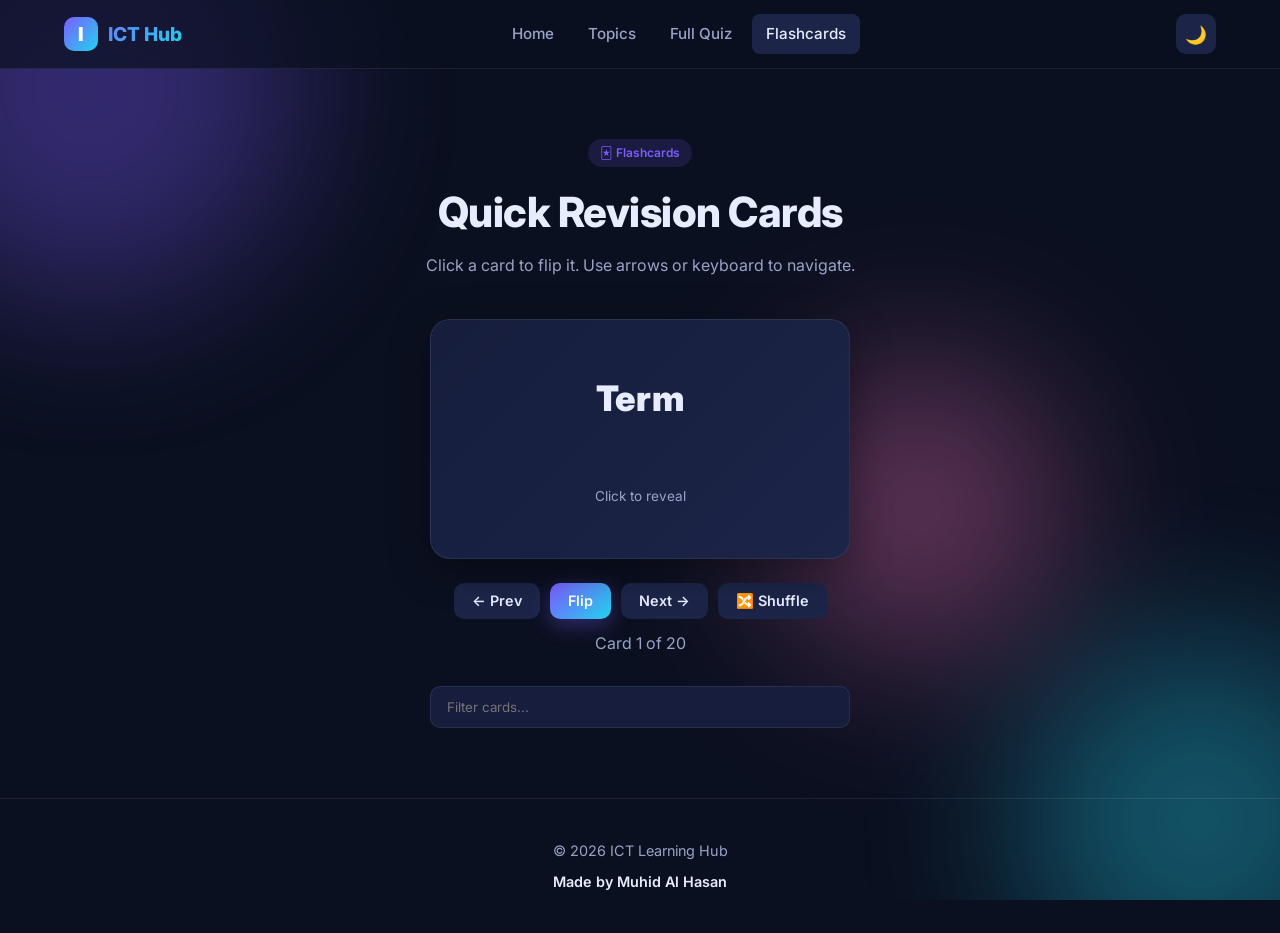
==== flashcards.html @ f31b969d "Add/update flashcards.html" ====
<!DOCTYPE html>
<html lang="en" data-theme="dark">
<head>
  <meta charset="UTF-8" />
  <meta name="viewport" content="width=device-width, initial-scale=1.0" />
  <title>Flashcards — ICT Learning Hub</title>
  <link rel="preconnect" href="https://fonts.googleapis.com">
  <link rel="preconnect" href="https://fonts.gstatic.com" crossorigin>
  <link href="https://fonts.googleapis.com/css2?family=Inter:wght@400;500;600;700;800;900&display=swap" rel="stylesheet">
  <link rel="stylesheet" href="css/style.css" />
  <style>
    .flashcard { perspective: 1000px; width: 100%; max-width: 420px; height: 240px; margin: 0 auto; cursor: pointer; }
    .flashcard-inner { position: relative; width: 100%; height: 100%; transition: transform .6s; transform-style: preserve-3d; }
    .flashcard.flipped .flashcard-inner { transform: rotateY(180deg); }
    .flashcard-face { position: absolute; inset: 0; backface-visibility: hidden; border-radius: 20px; display: grid; place-items: center; padding: 24px; text-align: center; border: 1px solid var(--border); box-shadow: var(--shadow); }
    .flashcard-front { background: linear-gradient(135deg, var(--card), var(--card-2)); }
    .flashcard-back { background: linear-gradient(135deg, var(--accent), var(--accent-2)); color: #fff; transform: rotateY(180deg); }
    .flashcard-front h3 { font-size: 2.2rem; font-weight: 900; }
    .flashcard-back p { font-size: 1.1rem; font-weight: 500; }
    .fc-controls { display: flex; gap: 10px; justify-content: center; margin-top: 24px; flex-wrap: wrap; }
    .fc-progress { text-align: center; color: var(--muted); margin-top: 12px; }
  </style>
</head>
<body>
  <div class="bg-orbs"><div class="orb orb1"></div><div class="orb orb2"></div><div class="orb orb3"></div></div>
  <nav class="navbar">
    <div class="nav-inner">
      <div class="logo"><div class="logo-icon">I</div> ICT Hub</div>
      <div class="nav-links">
        <a href="index.html">Home</a>
        <a href="index.html#topics">Topics</a>
        <a href="quiz.html">Full Quiz</a>
        <a href="flashcards.html" class="active">Flashcards</a>
      </div>
      <div class="nav-actions">
        <button class="icon-btn" id="themeToggle">🌙</button>
      </div>
    </div>
  </nav>

  <section>
    <div class="container">
      <div class="section-title">
        <span class="tag">🃏 Flashcards</span>
        <h2>Quick Revision Cards</h2>
        <p>Click a card to flip it. Use arrows or keyboard to navigate.</p>
      </div>

      <div class="flashcard" id="flashcard">
        <div class="flashcard-inner">
          <div class="flashcard-face flashcard-front"><h3 id="fcFront">Term</h3><p style="color:var(--muted);font-size:.85rem;margin-top:8px;">Click to reveal</p></div>
          <div class="flashcard-face flashcard-back"><p id="fcBack">Definition</p></div>
        </div>
      </div>

      <div class="fc-controls">
        <button class="btn btn-ghost" id="prevCard">← Prev</button>
        <button class="btn btn-primary" id="flipCard">Flip</button>
        <button class="btn btn-ghost" id="nextCard">Next →</button>
        <button class="btn btn-ghost" id="shuffleCards">🔀 Shuffle</button>
      </div>
      <div class="fc-progress" id="fcProgress">Card 1 of 20</div>

      <div style="max-width:420px;margin:30px auto 0;">
        <input id="fcSearch" type="text" placeholder="Filter cards..." style="width:100%;padding:12px 16px;border-radius:10px;background:var(--card);border:1px solid var(--border);color:var(--text);" />
      </div>
    </div>
  </section>

  <footer>
    <p>© 2026 ICT Learning Hub</p>
    <p class="credit">Made by Muhid Al Hasan</p>
  </footer>

  <script src="js/data.js"></script>
  <script src="js/flashcards.js"></script>
</body>
</html>
---- css/style.css ----
/* ICT Learning Hub - Main Styles */
:root {
  --bg: #0b1020;
  --bg-soft: #121833;
  --card: #161d3d;
  --card-2: #1c2548;
  --text: #e8ecff;
  --muted: #9aa3c7;
  --accent: #7c5cff;
  --accent-2: #22d3ee;
  --accent-3: #f472b6;
  --success: #34d399;
  --warn: #fbbf24;
  --danger: #f87171;
  --border: rgba(255,255,255,0.08);
  --shadow: 0 10px 40px rgba(0,0,0,0.35);
  --radius: 16px;
  --radius-sm: 10px;
  --font: 'Inter', system-ui, -apple-system, Segoe UI, Roboto, sans-serif;
  --maxw: 1200px;
}
[data-theme="light"] {
  --bg: #f5f7ff;
  --bg-soft: #ffffff;
  --card: #ffffff;
  --card-2: #eef1fb;
  --text: #1a1f3a;
  --muted: #5a6285;
  --border: rgba(26,31,58,0.1);
  --shadow: 0 10px 40px rgba(26,31,58,0.12);
}
* { box-sizing: border-box; margin: 0; padding: 0; }
html { scroll-behavior: smooth; }
body {
  font-family: var(--font);
  background: var(--bg);
  color: var(--text);
  line-height: 1.6;
  overflow-x: hidden;
  transition: background .3s, color .3s;
}
a { color: var(--accent-2); text-decoration: none; }
img { max-width: 100%; display: block; }
button { font-family: inherit; cursor: pointer; border: none; }
input, textarea, select { font-family: inherit; }

/* Background gradient orbs */
.bg-orbs { position: fixed; inset: 0; z-index: -1; overflow: hidden; pointer-events: none; }
.orb {
  position: absolute; border-radius: 50%; filter: blur(80px); opacity: 0.35;
  animation: float 18s ease-in-out infinite;
}
.orb1 { width: 420px; height: 420px; background: var(--accent); top: -120px; left: -120px; }
.orb2 { width: 360px; height: 360px; background: var(--accent-2); bottom: -100px; right: -100px; animation-delay: 6s; }
.orb3 { width: 300px; height: 300px; background: var(--accent-3); top: 40%; left: 60%; animation-delay: 12s; }
@keyframes float {
  0%,100% { transform: translate(0,0) scale(1); }
  33% { transform: translate(40px,-30px) scale(1.05); }
  66% { transform: translate(-30px,40px) scale(0.95); }
}

/* Navbar */
.navbar {
  position: sticky; top: 0; z-index: 100;
  backdrop-filter: blur(14px);
  background: rgba(11,16,32,0.7);
  border-bottom: 1px solid var(--border);
  transition: background .3s;
}
[data-theme="light"] .navbar { background: rgba(245,247,255,0.75); }
.nav-inner {
  max-width: var(--maxw); margin: 0 auto; padding: 14px 24px;
  display: flex; align-items: center; justify-content: space-between; gap: 16px;
}
.logo {
  display: flex; align-items: center; gap: 10px; font-weight: 800; font-size: 1.2rem;
  background: linear-gradient(135deg, var(--accent), var(--accent-2));
  -webkit-background-clip: text; background-clip: text; color: transparent;
}
.logo-icon {
  width: 34px; height: 34px; border-radius: 10px;
  background: linear-gradient(135deg, var(--accent), var(--accent-2));
  display: grid; place-items: center; color: #fff; font-weight: 900;
}
.nav-links { display: flex; gap: 6px; align-items: center; flex-wrap: wrap; }
.nav-links a {
  color: var(--muted); padding: 8px 14px; border-radius: 8px; font-weight: 500; font-size: .95rem;
  transition: all .2s;
}
.nav-links a:hover, .nav-links a.active { color: var(--text); background: var(--card-2); }
.nav-actions { display: flex; gap: 8px; align-items: center; }
.btn {
  padding: 9px 18px; border-radius: 10px; font-weight: 600; font-size: .9rem;
  transition: all .2s; display: inline-flex; align-items: center; gap: 8px;
}
.btn-primary {
  background: linear-gradient(135deg, var(--accent), var(--accent-2));
  color: #fff; box-shadow: 0 6px 20px rgba(124,92,255,0.35);
}
.btn-primary:hover { transform: translateY(-2px); box-shadow: 0 10px 28px rgba(124,92,255,0.45); }
.btn-ghost { background: var(--card-2); color: var(--text); }
.btn-ghost:hover { background: var(--card); }
.icon-btn {
  width: 40px; height: 40px; border-radius: 10px; background: var(--card-2);
  color: var(--text); display: grid; place-items: center; font-size: 1.1rem;
}
.icon-btn:hover { background: var(--card); }
.hamburger { display: none; }

/* Hero */
.hero {
  max-width: var(--maxw); margin: 0 auto; padding: 80px 24px 60px;
  display: grid; grid-template-columns: 1.1fr 1fr; gap: 40px; align-items: center;
}
.hero h1 {
  font-size: clamp(2.2rem, 5vw, 3.6rem); line-height: 1.1; font-weight: 900; letter-spacing: -1px;
}
.hero h1 .grad {
  background: linear-gradient(135deg, var(--accent), var(--accent-2), var(--accent-3));
  -webkit-background-clip: text; background-clip: text; color: transparent;
}
.hero p { color: var(--muted); font-size: 1.1rem; margin: 18px 0 28px; max-width: 520px; }
.hero-cta { display: flex; gap: 12px; flex-wrap: wrap; }
.hero-stats { display: flex; gap: 28px; margin-top: 32px; }
.hero-stats .stat .num { font-size: 1.6rem; font-weight: 800; }
.hero-stats .stat .lbl { color: var(--muted); font-size: .85rem; }
.hero-visual {
  position: relative; height: 360px;
}
.floating-card {
  position: absolute; background: var(--card); border: 1px solid var(--border);
  border-radius: var(--radius); padding: 16px 20px; box-shadow: var(--shadow);
  animation: bob 5s ease-in-out infinite;
}
.floating-card.c1 { top: 20px; left: 20px; width: 200px; }
.floating-card.c2 { top: 120px; right: 10px; width: 180px; animation-delay: 1.5s; }
.floating-card.c3 { bottom: 20px; left: 60px; width: 220px; animation-delay: 3s; }
@keyframes bob {
  0%,100% { transform: translateY(0); }
  50% { transform: translateY(-12px); }
}
.fc-title { font-weight: 700; font-size: .95rem; }
.fc-sub { color: var(--muted); font-size: .8rem; margin-top: 4px; }
.progress-bar { height: 6px; background: var(--card-2); border-radius: 6px; margin-top: 10px; overflow: hidden; }
.progress-bar > div { height: 100%; background: linear-gradient(90deg, var(--accent), var(--accent-2)); border-radius: 6px; }

/* Sections */
section { padding: 70px 24px; }
.container { max-width: var(--maxw); margin: 0 auto; }
.section-title {
  text-align: center; margin-bottom: 40px;
}
.section-title h2 { font-size: clamp(1.8rem, 3.5vw, 2.6rem); font-weight: 800; letter-spacing: -0.5px; }
.section-title p { color: var(--muted); margin-top: 8px; max-width: 600px; margin-inline: auto; }
.tag {
  display: inline-block; padding: 4px 12px; border-radius: 999px; font-size: .75rem;
  background: rgba(124,92,255,0.15); color: var(--accent); font-weight: 600; margin-bottom: 12px;
}

/* Topic cards */
.topics-grid {
  display: grid; grid-template-columns: repeat(auto-fit, minmax(260px, 1fr)); gap: 20px;
}
.topic-card {
  background: var(--card); border: 1px solid var(--border); border-radius: var(--radius);
  padding: 24px; transition: all .3s; position: relative; overflow: hidden;
}
.topic-card:hover { transform: translateY(-6px); border-color: var(--accent); box-shadow: var(--shadow); }
.topic-card .icon {
  width: 52px; height: 52px; border-radius: 14px; display: grid; place-items: center;
  font-size: 1.5rem; margin-bottom: 14px;
}
.topic-card h3 { font-size: 1.15rem; margin-bottom: 6px; }
.topic-card p { color: var(--muted); font-size: .9rem; }
.topic-card .meta { display: flex; justify-content: space-between; margin-top: 14px; font-size: .8rem; color: var(--muted); }
.chip { display: inline-block; padding: 3px 10px; border-radius: 999px; background: var(--card-2); font-size: .75rem; }

/* Feature list */
.features { display: grid; grid-template-columns: repeat(auto-fit, minmax(220px, 1fr)); gap: 18px; }
.feature {
  background: var(--card); border: 1px solid var(--border); border-radius: var(--radius);
  padding: 22px; text-align: center;
}
.feature .icon { font-size: 2rem; margin-bottom: 10px; }
.feature h4 { margin-bottom: 6px; }
.feature p { color: var(--muted); font-size: .85rem; }

/* Quiz preview */
.quiz-preview {
  background: linear-gradient(135deg, rgba(124,92,255,0.15), rgba(34,211,238,0.1));
  border: 1px solid var(--border); border-radius: 24px; padding: 40px;
  display: grid; grid-template-columns: 1fr 1fr; gap: 30px; align-items: center;
}
.quiz-q { font-size: 1.1rem; font-weight: 600; margin-bottom: 16px; }
.quiz-opts { display: grid; gap: 10px; }
.quiz-opt {
  padding: 12px 16px; border-radius: 10px; background: var(--card); border: 1px solid var(--border);
  text-align: left; color: var(--text); transition: all .2s;
}
.quiz-opt:hover { border-color: var(--accent); }
.quiz-opt.correct { background: rgba(52,211,153,0.15); border-color: var(--success); }
.quiz-opt.wrong { background: rgba(248,113,113,0.15); border-color: var(--danger); }

/* Search */
.search-bar {
  max-width: 520px; margin: 0 auto 30px; position: relative;
}
.search-bar input {
  width: 100%; padding: 14px 18px 14px 46px; border-radius: 12px;
  background: var(--card); border: 1px solid var(--border); color: var(--text); font-size: 1rem;
}
.search-bar input:focus { outline: none; border-color: var(--accent); }
.search-bar .si { position: absolute; left: 16px; top: 50%; transform: translateY(-50%); color: var(--muted); }

/* Glossary */
.glossary-list { display: grid; gap: 12px; }
.gloss-item {
  background: var(--card); border: 1px solid var(--border); border-radius: var(--radius-sm);
  padding: 16px 20px;
}
.gloss-item h4 { color: var(--accent-2); margin-bottom: 4px; }
.gloss-item p { color: var(--muted); font-size: .9rem; }

/* Footer */
footer {
  border-top: 1px solid var(--border); padding: 40px 24px; text-align: center;
  color: var(--muted); font-size: .9rem;
}
footer .credit { margin-top: 8px; font-weight: 600; color: var(--text); }

/* Modal */
.modal-backdrop {
  position: fixed; inset: 0; background: rgba(0,0,0,0.6); backdrop-filter: blur(4px);
  display: none; place-items: center; z-index: 200; padding: 20px;
}
.modal-backdrop.open { display: grid; }
.modal {
  background: var(--card); border: 1px solid var(--border); border-radius: 20px;
  max-width: 560px; width: 100%; padding: 28px; box-shadow: var(--shadow); max-height: 90vh; overflow: auto;
}
.modal h3 { margin-bottom: 12px; }
.modal .close { position: absolute; top: 16px; right: 16px; }

/* Toast */
.toast {
  position: fixed; bottom: 24px; left: 50%; transform: translateX(-50%) translateY(100px);
  background: var(--card); border: 1px solid var(--border); padding: 12px 20px;
  border-radius: 10px; box-shadow: var(--shadow); transition: transform .3s; z-index: 300;
}
.toast.show { transform: translateX(-50%) translateY(0); }

/* Progress ring */
.ring { position: relative; width: 80px; height: 80px; }
.ring svg { transform: rotate(-90deg); }
.ring .center { position: absolute; inset: 0; display: grid; place-items: center; font-weight: 700; }

/* Responsive */
@media (max-width: 860px) {
  .hero { grid-template-columns: 1fr; padding-top: 50px; }
  .hero-visual { height: 260px; }
  .quiz-preview { grid-template-columns: 1fr; }
  .nav-links { display: none; }
  .hamburger { display: grid; }
  .nav-links.open {
    display: flex; flex-direction: column; position: absolute; top: 64px; left: 0; right: 0;
    background: var(--bg-soft); padding: 12px; border-bottom: 1px solid var(--border);
  }
}
@media (max-width: 480px) {
  section { padding: 50px 16px; }
}

/* Utilities */
.hidden { display: none !important; }
.fade-in { animation: fadeIn .6s ease both; }
@keyframes fadeIn { from { opacity: 0; transform: translateY(12px); } to { opacity: 1; transform: none; } }
.grid-2 { display: grid; grid-template-columns: 1fr 1fr; gap: 20px; }
@media (max-width: 700px) { .grid-2 { grid-template-columns: 1fr; } }
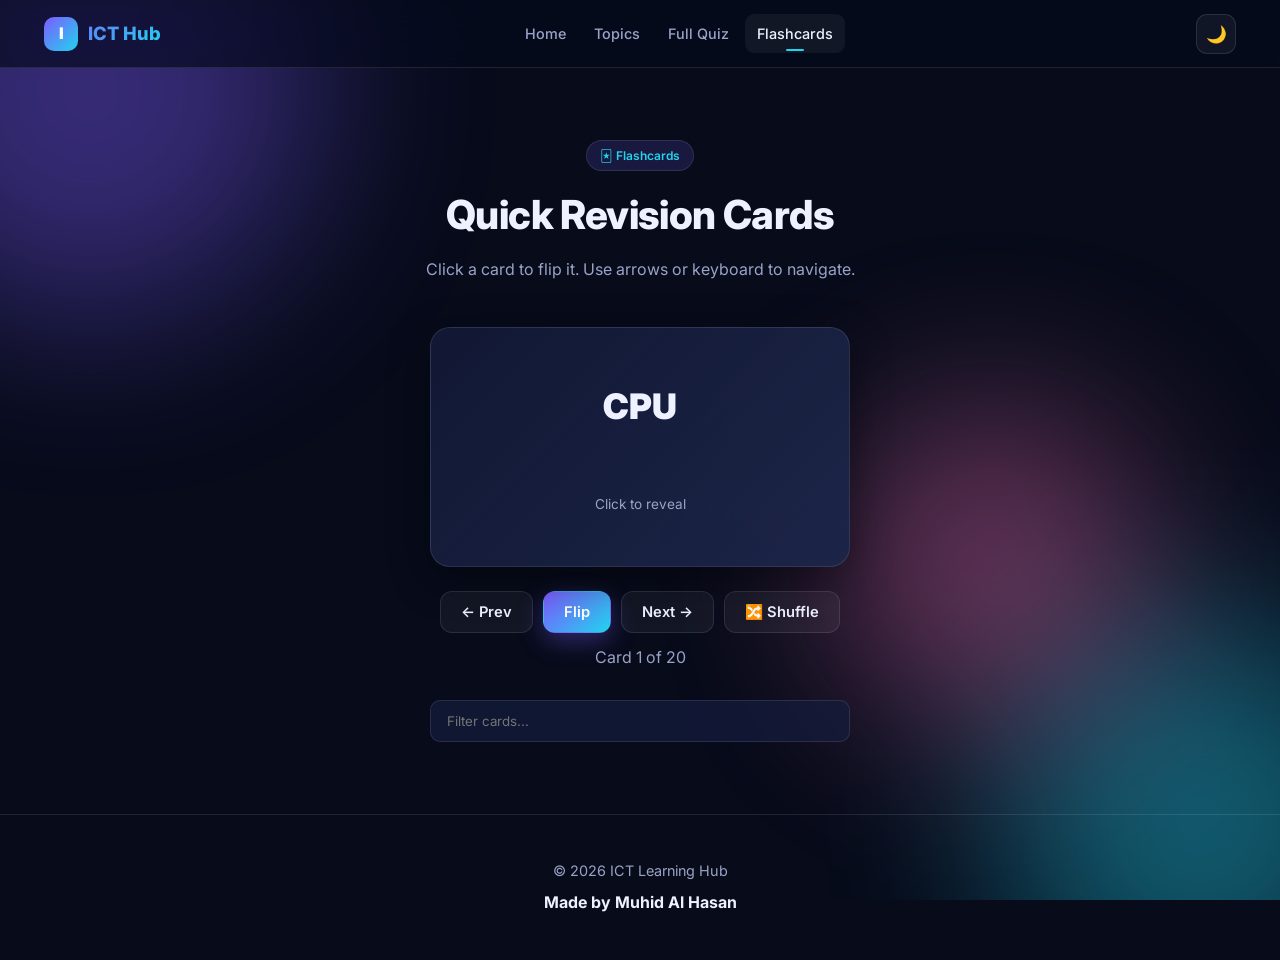
==== commit 038773c9: "Add/update flashcards.html" ====
--- a/flashcards.html
+++ b/flashcards.html
@@ -8,6 +8,8 @@
   <link rel="preconnect" href="https://fonts.gstatic.com" crossorigin>
   <link href="https://fonts.googleapis.com/css2?family=Inter:wght@400;500;600;700;800;900&display=swap" rel="stylesheet">
   <link rel="stylesheet" href="css/style.css" />
+  <link rel="manifest" href="manifest.json" />
+  <meta name="theme-color" content="#7c5cff" />
   <style>
     .flashcard { perspective: 1000px; width: 100%; max-width: 420px; height: 240px; margin: 0 auto; cursor: pointer; }
     .flashcard-inner { position: relative; width: 100%; height: 100%; transition: transform .6s; transform-style: preserve-3d; }
@@ -34,9 +36,11 @@
       </div>
       <div class="nav-actions">
         <button class="icon-btn" id="themeToggle">🌙</button>
+        <button class="hamburger icon-btn" id="hamburger" aria-label="Menu">☰</button>
       </div>
     </div>
   </nav>
+  <div class="nav-backdrop" id="navBackdrop"></div>
 
   <section>
     <div class="container">
--- a/css/style.css
+++ b/css/style.css
@@ -1,10 +1,11 @@
-/* ICT Learning Hub - Main Styles */
+/* ICT Learning Hub - Enhanced Styles */
 :root {
-  --bg: #0b1020;
-  --bg-soft: #121833;
-  --card: #161d3d;
+  --bg: #070b1a;
+  --bg-soft: #0e1328;
+  --card: rgba(22,29,61,0.72);
+  --card-solid: #161d3d;
   --card-2: #1c2548;
-  --text: #e8ecff;
+  --text: #eef1ff;
   --muted: #9aa3c7;
   --accent: #7c5cff;
   --accent-2: #22d3ee;
@@ -12,267 +13,394 @@
   --success: #34d399;
   --warn: #fbbf24;
   --danger: #f87171;
-  --border: rgba(255,255,255,0.08);
-  --shadow: 0 10px 40px rgba(0,0,0,0.35);
-  --radius: 16px;
-  --radius-sm: 10px;
+  --border: rgba(255,255,255,0.1);
+  --glass: rgba(255,255,255,0.05);
+  --shadow: 0 12px 40px rgba(0,0,0,0.4);
+  --shadow-sm: 0 6px 18px rgba(0,0,0,0.25);
+  --radius: 18px;
+  --radius-sm: 12px;
   --font: 'Inter', system-ui, -apple-system, Segoe UI, Roboto, sans-serif;
-  --maxw: 1200px;
+  --maxw: 1240px;
+  --nav-h: 68px;
 }
 [data-theme="light"] {
-  --bg: #f5f7ff;
+  --bg: #f4f6ff;
   --bg-soft: #ffffff;
-  --card: #ffffff;
+  --card: rgba(255,255,255,0.78);
+  --card-solid: #ffffff;
   --card-2: #eef1fb;
   --text: #1a1f3a;
   --muted: #5a6285;
   --border: rgba(26,31,58,0.1);
-  --shadow: 0 10px 40px rgba(26,31,58,0.12);
+  --glass: rgba(26,31,58,0.04);
+  --shadow: 0 12px 40px rgba(26,31,58,0.12);
+  --shadow-sm: 0 6px 18px rgba(26,31,58,0.08);
 }
 * { box-sizing: border-box; margin: 0; padding: 0; }
-html { scroll-behavior: smooth; }
+html { scroll-behavior: smooth; scroll-padding-top: var(--nav-h); }
 body {
   font-family: var(--font);
   background: var(--bg);
   color: var(--text);
   line-height: 1.6;
   overflow-x: hidden;
-  transition: background .3s, color .3s;
+  transition: background .35s, color .35s;
+  -webkit-font-smoothing: antialiased;
 }
 a { color: var(--accent-2); text-decoration: none; }
 img { max-width: 100%; display: block; }
-button { font-family: inherit; cursor: pointer; border: none; }
+button { font-family: inherit; cursor: pointer; border: none; background: none; color: inherit; }
 input, textarea, select { font-family: inherit; }
-
-/* Background gradient orbs */
+::selection { background: var(--accent); color: #fff; }
+
+/* Background */
 .bg-orbs { position: fixed; inset: 0; z-index: -1; overflow: hidden; pointer-events: none; }
 .orb {
-  position: absolute; border-radius: 50%; filter: blur(80px); opacity: 0.35;
-  animation: float 18s ease-in-out infinite;
-}
-.orb1 { width: 420px; height: 420px; background: var(--accent); top: -120px; left: -120px; }
-.orb2 { width: 360px; height: 360px; background: var(--accent-2); bottom: -100px; right: -100px; animation-delay: 6s; }
-.orb3 { width: 300px; height: 300px; background: var(--accent-3); top: 40%; left: 60%; animation-delay: 12s; }
+  position: absolute; border-radius: 50%; filter: blur(90px); opacity: 0.4;
+  animation: float 20s ease-in-out infinite;
+}
+.orb1 { width: 460px; height: 460px; background: var(--accent); top: -140px; left: -140px; }
+.orb2 { width: 400px; height: 400px; background: var(--accent-2); bottom: -120px; right: -120px; animation-delay: 7s; }
+.orb3 { width: 320px; height: 320px; background: var(--accent-3); top: 45%; left: 65%; animation-delay: 14s; }
 @keyframes float {
   0%,100% { transform: translate(0,0) scale(1); }
-  33% { transform: translate(40px,-30px) scale(1.05); }
-  66% { transform: translate(-30px,40px) scale(0.95); }
+  33% { transform: translate(50px,-40px) scale(1.08); }
+  66% { transform: translate(-40px,50px) scale(0.94); }
+}
+.grid-noise {
+  position: fixed; inset: 0; z-index: -1; pointer-events: none; opacity: 0.04;
+  background-image: radial-gradient(circle at 1px 1px, #fff 1px, transparent 0);
+  background-size: 24px 24px;
 }
 
 /* Navbar */
 .navbar {
-  position: sticky; top: 0; z-index: 100;
-  backdrop-filter: blur(14px);
-  background: rgba(11,16,32,0.7);
+  position: sticky; top: 0; z-index: 200;
+  height: var(--nav-h);
+  backdrop-filter: blur(16px) saturate(140%);
+  background: rgba(7,11,26,0.7);
   border-bottom: 1px solid var(--border);
   transition: background .3s;
 }
-[data-theme="light"] .navbar { background: rgba(245,247,255,0.75); }
+[data-theme="light"] .navbar { background: rgba(244,246,255,0.78); }
 .nav-inner {
-  max-width: var(--maxw); margin: 0 auto; padding: 14px 24px;
+  max-width: var(--maxw); margin: 0 auto; padding: 0 24px; height: 100%;
   display: flex; align-items: center; justify-content: space-between; gap: 16px;
 }
 .logo {
-  display: flex; align-items: center; gap: 10px; font-weight: 800; font-size: 1.2rem;
+  display: flex; align-items: center; gap: 10px; font-weight: 800; font-size: 1.15rem;
   background: linear-gradient(135deg, var(--accent), var(--accent-2));
   -webkit-background-clip: text; background-clip: text; color: transparent;
+  z-index: 201;
 }
 .logo-icon {
   width: 34px; height: 34px; border-radius: 10px;
   background: linear-gradient(135deg, var(--accent), var(--accent-2));
-  display: grid; place-items: center; color: #fff; font-weight: 900;
-}
-.nav-links { display: flex; gap: 6px; align-items: center; flex-wrap: wrap; }
+  display: grid; place-items: center; color: #fff; font-weight: 900; font-size: 1rem;
+}
+.nav-links { display: flex; gap: 4px; align-items: center; }
 .nav-links a {
-  color: var(--muted); padding: 8px 14px; border-radius: 8px; font-weight: 500; font-size: .95rem;
-  transition: all .2s;
-}
-.nav-links a:hover, .nav-links a.active { color: var(--text); background: var(--card-2); }
+  color: var(--muted); padding: 8px 12px; border-radius: 9px; font-weight: 500; font-size: .9rem;
+  transition: all .2s; position: relative;
+}
+.nav-links a:hover, .nav-links a.active { color: var(--text); background: var(--glass); }
+.nav-links a.active::after {
+  content: ''; position: absolute; bottom: 2px; left: 50%; transform: translateX(-50%);
+  width: 18px; height: 2px; background: var(--accent-2); border-radius: 2px;
+}
 .nav-actions { display: flex; gap: 8px; align-items: center; }
+.icon-btn {
+  width: 40px; height: 40px; border-radius: 11px; background: var(--glass);
+  border: 1px solid var(--border); color: var(--text); display: grid; place-items: center;
+  font-size: 1.05rem; transition: all .2s;
+}
+.icon-btn:hover { background: var(--card-2); transform: translateY(-1px); }
+.hamburger { display: none; }
+.nav-backdrop {
+  display: none; position: fixed; inset: 0; background: rgba(0,0,0,0.5);
+  backdrop-filter: blur(2px); z-index: 198;
+}
+.nav-backdrop.open { display: block; }
+
+/* Buttons */
 .btn {
-  padding: 9px 18px; border-radius: 10px; font-weight: 600; font-size: .9rem;
-  transition: all .2s; display: inline-flex; align-items: center; gap: 8px;
+  padding: 11px 20px; border-radius: 12px; font-weight: 600; font-size: .92rem;
+  transition: all .25s; display: inline-flex; align-items: center; gap: 8px;
+  border: 1px solid transparent;
 }
 .btn-primary {
   background: linear-gradient(135deg, var(--accent), var(--accent-2));
-  color: #fff; box-shadow: 0 6px 20px rgba(124,92,255,0.35);
-}
-.btn-primary:hover { transform: translateY(-2px); box-shadow: 0 10px 28px rgba(124,92,255,0.45); }
-.btn-ghost { background: var(--card-2); color: var(--text); }
-.btn-ghost:hover { background: var(--card); }
-.icon-btn {
-  width: 40px; height: 40px; border-radius: 10px; background: var(--card-2);
-  color: var(--text); display: grid; place-items: center; font-size: 1.1rem;
-}
-.icon-btn:hover { background: var(--card); }
-.hamburger { display: none; }
+  color: #fff; box-shadow: 0 8px 24px rgba(124,92,255,0.35);
+}
+.btn-primary:hover { transform: translateY(-2px); box-shadow: 0 12px 32px rgba(124,92,255,0.45); }
+.btn-ghost { background: var(--glass); color: var(--text); border-color: var(--border); }
+.btn-ghost:hover { background: var(--card-2); }
+.btn-sm { padding: 7px 14px; font-size: .85rem; border-radius: 9px; }
 
 /* Hero */
 .hero {
-  max-width: var(--maxw); margin: 0 auto; padding: 80px 24px 60px;
-  display: grid; grid-template-columns: 1.1fr 1fr; gap: 40px; align-items: center;
+  max-width: var(--maxw); margin: 0 auto; padding: 70px 24px 50px;
+  display: grid; grid-template-columns: 1.05fr 1fr; gap: 48px; align-items: center;
+}
+.hero-content { max-width: 580px; }
+.eyebrow {
+  display: inline-flex; align-items: center; gap: 8px; padding: 6px 14px;
+  border-radius: 999px; font-size: .8rem; font-weight: 600;
+  background: linear-gradient(135deg, rgba(124,92,255,0.18), rgba(34,211,238,0.12));
+  border: 1px solid var(--border); color: var(--accent-2); margin-bottom: 18px;
 }
 .hero h1 {
-  font-size: clamp(2.2rem, 5vw, 3.6rem); line-height: 1.1; font-weight: 900; letter-spacing: -1px;
+  font-size: clamp(2.1rem, 4.6vw, 3.5rem); line-height: 1.08; font-weight: 900; letter-spacing: -1.2px;
 }
 .hero h1 .grad {
   background: linear-gradient(135deg, var(--accent), var(--accent-2), var(--accent-3));
   -webkit-background-clip: text; background-clip: text; color: transparent;
 }
-.hero p { color: var(--muted); font-size: 1.1rem; margin: 18px 0 28px; max-width: 520px; }
+.hero p { color: var(--muted); font-size: 1.08rem; margin: 18px 0 26px; }
 .hero-cta { display: flex; gap: 12px; flex-wrap: wrap; }
-.hero-stats { display: flex; gap: 28px; margin-top: 32px; }
-.hero-stats .stat .num { font-size: 1.6rem; font-weight: 800; }
-.hero-stats .stat .lbl { color: var(--muted); font-size: .85rem; }
+.hero-stats { display: flex; gap: 26px; margin-top: 30px; flex-wrap: wrap; }
+.hero-stats .stat .num { font-size: 1.5rem; font-weight: 800; background: linear-gradient(135deg,var(--accent),var(--accent-2)); -webkit-background-clip:text; background-clip:text; color:transparent; }
+.hero-stats .stat .lbl { color: var(--muted); font-size: .8rem; }
 .hero-visual {
-  position: relative; height: 360px;
+  position: relative; height: 380px; border-radius: var(--radius);
+  background: linear-gradient(135deg, rgba(124,92,255,0.12), rgba(34,211,238,0.06));
+  border: 1px solid var(--border); overflow: hidden;
 }
 .floating-card {
-  position: absolute; background: var(--card); border: 1px solid var(--border);
-  border-radius: var(--radius); padding: 16px 20px; box-shadow: var(--shadow);
-  animation: bob 5s ease-in-out infinite;
-}
-.floating-card.c1 { top: 20px; left: 20px; width: 200px; }
-.floating-card.c2 { top: 120px; right: 10px; width: 180px; animation-delay: 1.5s; }
-.floating-card.c3 { bottom: 20px; left: 60px; width: 220px; animation-delay: 3s; }
+  position: absolute; background: var(--card); backdrop-filter: blur(10px);
+  border: 1px solid var(--border); border-radius: var(--radius-sm);
+  padding: 14px 18px; box-shadow: var(--shadow-sm);
+  animation: bob 6s ease-in-out infinite;
+  max-width: calc(100% - 32px);
+}
+.floating-card.c1 { top: 24px; left: 24px; width: 210px; }
+.floating-card.c2 { top: 130px; right: 20px; width: 190px; animation-delay: 2s; }
+.floating-card.c3 { bottom: 24px; left: 40px; width: 230px; animation-delay: 4s; }
 @keyframes bob {
   0%,100% { transform: translateY(0); }
-  50% { transform: translateY(-12px); }
+  50% { transform: translateY(-10px); }
 }
 .fc-title { font-weight: 700; font-size: .95rem; }
 .fc-sub { color: var(--muted); font-size: .8rem; margin-top: 4px; }
 .progress-bar { height: 6px; background: var(--card-2); border-radius: 6px; margin-top: 10px; overflow: hidden; }
-.progress-bar > div { height: 100%; background: linear-gradient(90deg, var(--accent), var(--accent-2)); border-radius: 6px; }
+.progress-bar > div { height: 100%; background: linear-gradient(90deg, var(--accent), var(--accent-2)); border-radius: 6px; transition: width .6s; }
 
 /* Sections */
-section { padding: 70px 24px; }
+section { padding: 72px 24px; position: relative; }
 .container { max-width: var(--maxw); margin: 0 auto; }
-.section-title {
-  text-align: center; margin-bottom: 40px;
-}
-.section-title h2 { font-size: clamp(1.8rem, 3.5vw, 2.6rem); font-weight: 800; letter-spacing: -0.5px; }
-.section-title p { color: var(--muted); margin-top: 8px; max-width: 600px; margin-inline: auto; }
+.section-title { text-align: center; margin-bottom: 44px; }
+.section-title h2 { font-size: clamp(1.7rem, 3.2vw, 2.5rem); font-weight: 800; letter-spacing: -0.6px; }
+.section-title p { color: var(--muted); margin-top: 10px; max-width: 620px; margin-inline: auto; }
 .tag {
-  display: inline-block; padding: 4px 12px; border-radius: 999px; font-size: .75rem;
-  background: rgba(124,92,255,0.15); color: var(--accent); font-weight: 600; margin-bottom: 12px;
+  display: inline-block; padding: 5px 13px; border-radius: 999px; font-size: .75rem;
+  background: rgba(124,92,255,0.16); color: var(--accent-2); font-weight: 600; margin-bottom: 12px;
+  border: 1px solid var(--border);
 }
 
 /* Topic cards */
-.topics-grid {
-  display: grid; grid-template-columns: repeat(auto-fit, minmax(260px, 1fr)); gap: 20px;
-}
+.topics-grid { display: grid; grid-template-columns: repeat(auto-fit, minmax(270px, 1fr)); gap: 20px; }
 .topic-card {
-  background: var(--card); border: 1px solid var(--border); border-radius: var(--radius);
+  background: var(--card); backdrop-filter: blur(8px);
+  border: 1px solid var(--border); border-radius: var(--radius);
   padding: 24px; transition: all .3s; position: relative; overflow: hidden;
+  display: flex; flex-direction: column;
+}
+.topic-card::before {
+  content: ''; position: absolute; inset: 0; opacity: 0; transition: opacity .3s;
+  background: radial-gradient(circle at top right, rgba(124,92,255,0.18), transparent 60%);
 }
 .topic-card:hover { transform: translateY(-6px); border-color: var(--accent); box-shadow: var(--shadow); }
+.topic-card:hover::before { opacity: 1; }
 .topic-card .icon {
-  width: 52px; height: 52px; border-radius: 14px; display: grid; place-items: center;
-  font-size: 1.5rem; margin-bottom: 14px;
-}
-.topic-card h3 { font-size: 1.15rem; margin-bottom: 6px; }
-.topic-card p { color: var(--muted); font-size: .9rem; }
-.topic-card .meta { display: flex; justify-content: space-between; margin-top: 14px; font-size: .8rem; color: var(--muted); }
-.chip { display: inline-block; padding: 3px 10px; border-radius: 999px; background: var(--card-2); font-size: .75rem; }
-
-/* Feature list */
-.features { display: grid; grid-template-columns: repeat(auto-fit, minmax(220px, 1fr)); gap: 18px; }
+  width: 54px; height: 54px; border-radius: 15px; display: grid; place-items: center;
+  font-size: 1.55rem; margin-bottom: 14px; position: relative; z-index: 1;
+}
+.topic-card h3 { font-size: 1.15rem; margin-bottom: 6px; position: relative; z-index: 1; }
+.topic-card p { color: var(--muted); font-size: .9rem; flex: 1; position: relative; z-index: 1; }
+.topic-card .meta { display: flex; justify-content: space-between; align-items: center; margin-top: 16px; font-size: .8rem; color: var(--muted); position: relative; z-index: 1; }
+.chip { display: inline-block; padding: 4px 11px; border-radius: 999px; background: var(--card-2); font-size: .75rem; border: 1px solid var(--border); }
+.bookmark-btn {
+  position: absolute; top: 16px; right: 16px; z-index: 2;
+  width: 34px; height: 34px; border-radius: 9px; background: var(--glass);
+  border: 1px solid var(--border); display: grid; place-items: center; font-size: 1rem;
+  transition: all .2s;
+}
+.bookmark-btn:hover { background: var(--card-2); transform: scale(1.05); }
+.bookmark-btn.active { color: var(--warn); }
+
+/* Features */
+.features { display: grid; grid-template-columns: repeat(auto-fit, minmax(210px, 1fr)); gap: 16px; }
 .feature {
-  background: var(--card); border: 1px solid var(--border); border-radius: var(--radius);
-  padding: 22px; text-align: center;
-}
+  background: var(--card); backdrop-filter: blur(8px);
+  border: 1px solid var(--border); border-radius: var(--radius);
+  padding: 22px; text-align: center; transition: all .3s;
+}
+.feature:hover { transform: translateY(-4px); border-color: var(--accent-2); }
 .feature .icon { font-size: 2rem; margin-bottom: 10px; }
-.feature h4 { margin-bottom: 6px; }
+.feature h4 { margin-bottom: 6px; font-size: 1rem; }
 .feature p { color: var(--muted); font-size: .85rem; }
 
 /* Quiz preview */
 .quiz-preview {
-  background: linear-gradient(135deg, rgba(124,92,255,0.15), rgba(34,211,238,0.1));
-  border: 1px solid var(--border); border-radius: 24px; padding: 40px;
+  background: linear-gradient(135deg, rgba(124,92,255,0.14), rgba(34,211,238,0.08));
+  border: 1px solid var(--border); border-radius: 24px; padding: 36px;
   display: grid; grid-template-columns: 1fr 1fr; gap: 30px; align-items: center;
+  backdrop-filter: blur(8px);
 }
 .quiz-q { font-size: 1.1rem; font-weight: 600; margin-bottom: 16px; }
 .quiz-opts { display: grid; gap: 10px; }
 .quiz-opt {
-  padding: 12px 16px; border-radius: 10px; background: var(--card); border: 1px solid var(--border);
-  text-align: left; color: var(--text); transition: all .2s;
-}
-.quiz-opt:hover { border-color: var(--accent); }
-.quiz-opt.correct { background: rgba(52,211,153,0.15); border-color: var(--success); }
-.quiz-opt.wrong { background: rgba(248,113,113,0.15); border-color: var(--danger); }
+  padding: 12px 16px; border-radius: 11px; background: var(--card);
+  border: 1px solid var(--border); text-align: left; color: var(--text);
+  transition: all .2s; cursor: pointer; width: 100%;
+}
+.quiz-opt:hover { border-color: var(--accent); transform: translateX(4px); }
+.quiz-opt.correct { background: rgba(52,211,153,0.16); border-color: var(--success); }
+.quiz-opt.wrong { background: rgba(248,113,113,0.16); border-color: var(--danger); }
 
 /* Search */
-.search-bar {
-  max-width: 520px; margin: 0 auto 30px; position: relative;
-}
+.search-bar { max-width: 540px; margin: 0 auto 30px; position: relative; }
 .search-bar input {
-  width: 100%; padding: 14px 18px 14px 46px; border-radius: 12px;
+  width: 100%; padding: 14px 18px 14px 48px; border-radius: 13px;
   background: var(--card); border: 1px solid var(--border); color: var(--text); font-size: 1rem;
-}
-.search-bar input:focus { outline: none; border-color: var(--accent); }
-.search-bar .si { position: absolute; left: 16px; top: 50%; transform: translateY(-50%); color: var(--muted); }
+  backdrop-filter: blur(8px); transition: border .2s;
+}
+.search-bar input:focus { outline: none; border-color: var(--accent); box-shadow: 0 0 0 4px rgba(124,92,255,0.15); }
+.search-bar .si { position: absolute; left: 16px; top: 50%; transform: translateY(-50%); color: var(--muted); font-size: 1.1rem; }
 
 /* Glossary */
 .glossary-list { display: grid; gap: 12px; }
 .gloss-item {
+  background: var(--card); backdrop-filter: blur(8px);
+  border: 1px solid var(--border); border-radius: var(--radius-sm);
+  padding: 16px 20px; transition: all .2s;
+}
+.gloss-item:hover { border-color: var(--accent-2); transform: translateX(4px); }
+.gloss-item h4 { color: var(--accent-2); margin-bottom: 4px; font-size: 1rem; }
+.gloss-item p { color: var(--muted); font-size: .9rem; }
+
+/* Dashboard / Timer / Achievements */
+.dashboard { display: grid; grid-template-columns: repeat(auto-fit, minmax(220px, 1fr)); gap: 18px; }
+.dash-card {
+  background: var(--card); border: 1px solid var(--border); border-radius: var(--radius);
+  padding: 22px; backdrop-filter: blur(8px);
+}
+.dash-card h4 { font-size: .9rem; color: var(--muted); margin-bottom: 8px; text-transform: uppercase; letter-spacing: .5px; }
+.dash-card .big { font-size: 2rem; font-weight: 900; background: linear-gradient(135deg,var(--accent),var(--accent-2)); -webkit-background-clip:text; background-clip:text; color:transparent; }
+.timer-widget {
+  background: linear-gradient(135deg, rgba(124,92,255,0.16), rgba(34,211,238,0.1));
+  border: 1px solid var(--border); border-radius: 24px; padding: 32px; text-align: center;
+}
+.timer-display { font-size: 3.4rem; font-weight: 900; font-variant-numeric: tabular-nums; letter-spacing: 2px; margin: 12px 0; }
+.timer-controls { display: flex; gap: 10px; justify-content: center; flex-wrap: wrap; margin-top: 12px; }
+.achievements { display: grid; grid-template-columns: repeat(auto-fit, minmax(180px, 1fr)); gap: 14px; }
+.ach {
   background: var(--card); border: 1px solid var(--border); border-radius: var(--radius-sm);
-  padding: 16px 20px;
-}
-.gloss-item h4 { color: var(--accent-2); margin-bottom: 4px; }
-.gloss-item p { color: var(--muted); font-size: .9rem; }
+  padding: 16px; text-align: center; transition: all .3s; opacity: .5; filter: grayscale(.6);
+}
+.ach.unlocked { opacity: 1; filter: none; border-color: var(--success); background: rgba(52,211,153,0.08); }
+.ach .icon { font-size: 2rem; margin-bottom: 6px; }
+.ach .name { font-weight: 600; font-size: .9rem; }
+.ach .desc { color: var(--muted); font-size: .78rem; margin-top: 4px; }
+
+/* Notes */
+.notes-area textarea {
+  width: 100%; min-height: 120px; padding: 12px 14px; border-radius: 11px;
+  background: var(--card-2); border: 1px solid var(--border); color: var(--text); resize: vertical;
+}
+.notes-area textarea:focus { outline: none; border-color: var(--accent); }
+
+/* Ring */
+.ring { position: relative; width: 90px; height: 90px; margin: 0 auto; }
+.ring svg { transform: rotate(-90deg); }
+.ring .center { position: absolute; inset: 0; display: grid; place-items: center; font-weight: 800; font-size: 1.1rem; }
 
 /* Footer */
 footer {
-  border-top: 1px solid var(--border); padding: 40px 24px; text-align: center;
+  border-top: 1px solid var(--border); padding: 44px 24px; text-align: center;
   color: var(--muted); font-size: .9rem;
 }
-footer .credit { margin-top: 8px; font-weight: 600; color: var(--text); }
+footer .credit { margin-top: 8px; font-weight: 700; color: var(--text); font-size: 1rem; }
+footer .links { display: flex; gap: 14px; justify-content: center; margin-top: 12px; flex-wrap: wrap; }
 
 /* Modal */
 .modal-backdrop {
-  position: fixed; inset: 0; background: rgba(0,0,0,0.6); backdrop-filter: blur(4px);
-  display: none; place-items: center; z-index: 200; padding: 20px;
+  position: fixed; inset: 0; background: rgba(0,0,0,0.65); backdrop-filter: blur(6px);
+  display: none; place-items: center; z-index: 300; padding: 20px;
 }
 .modal-backdrop.open { display: grid; }
 .modal {
-  background: var(--card); border: 1px solid var(--border); border-radius: 20px;
-  max-width: 560px; width: 100%; padding: 28px; box-shadow: var(--shadow); max-height: 90vh; overflow: auto;
+  background: var(--bg-soft); border: 1px solid var(--border); border-radius: 22px;
+  max-width: 640px; width: 100%; padding: 28px; box-shadow: var(--shadow);
+  max-height: 88vh; overflow: auto; position: relative;
 }
 .modal h3 { margin-bottom: 12px; }
-.modal .close { position: absolute; top: 16px; right: 16px; }
+.modal .close { position: absolute; top: 14px; right: 14px; }
 
 /* Toast */
 .toast {
-  position: fixed; bottom: 24px; left: 50%; transform: translateX(-50%) translateY(100px);
-  background: var(--card); border: 1px solid var(--border); padding: 12px 20px;
-  border-radius: 10px; box-shadow: var(--shadow); transition: transform .3s; z-index: 300;
+  position: fixed; bottom: 24px; left: 50%; transform: translateX(-50%) translateY(120px);
+  background: var(--card-solid); border: 1px solid var(--border); padding: 12px 20px;
+  border-radius: 12px; box-shadow: var(--shadow); transition: transform .35s; z-index: 400;
+  backdrop-filter: blur(10px);
 }
 .toast.show { transform: translateX(-50%) translateY(0); }
 
-/* Progress ring */
-.ring { position: relative; width: 80px; height: 80px; }
-.ring svg { transform: rotate(-90deg); }
-.ring .center { position: absolute; inset: 0; display: grid; place-items: center; font-weight: 700; }
-
-/* Responsive */
-@media (max-width: 860px) {
-  .hero { grid-template-columns: 1fr; padding-top: 50px; }
-  .hero-visual { height: 260px; }
-  .quiz-preview { grid-template-columns: 1fr; }
-  .nav-links { display: none; }
-  .hamburger { display: grid; }
-  .nav-links.open {
-    display: flex; flex-direction: column; position: absolute; top: 64px; left: 0; right: 0;
-    background: var(--bg-soft); padding: 12px; border-bottom: 1px solid var(--border);
-  }
-}
-@media (max-width: 480px) {
-  section { padding: 50px 16px; }
-}
+/* Back to top */
+.back-top {
+  position: fixed; bottom: 24px; right: 24px; width: 46px; height: 46px;
+  border-radius: 13px; background: var(--card-solid); border: 1px solid var(--border);
+  display: grid; place-items: center; font-size: 1.2rem; box-shadow: var(--shadow-sm);
+  opacity: 0; pointer-events: none; transition: all .3s; z-index: 150;
+}
+.back-top.show { opacity: 1; pointer-events: auto; transform: translateY(0); }
+.back-top:hover { background: var(--accent); color: #fff; }
 
 /* Utilities */
 .hidden { display: none !important; }
-.fade-in { animation: fadeIn .6s ease both; }
-@keyframes fadeIn { from { opacity: 0; transform: translateY(12px); } to { opacity: 1; transform: none; } }
+.fade-in { animation: fadeIn .7s ease both; }
+.reveal { opacity: 0; transform: translateY(24px); transition: all .7s ease; }
+.reveal.visible { opacity: 1; transform: none; }
+@keyframes fadeIn { from { opacity: 0; transform: translateY(16px); } to { opacity: 1; transform: none; } }
 .grid-2 { display: grid; grid-template-columns: 1fr 1fr; gap: 20px; }
 @media (max-width: 700px) { .grid-2 { grid-template-columns: 1fr; } }
+
+/* Responsive */
+@media (max-width: 980px) {
+  .hero { grid-template-columns: 1fr; padding-top: 56px; gap: 36px; }
+  .hero-visual { height: 300px; }
+  .quiz-preview { grid-template-columns: 1fr; padding: 28px; }
+}
+@media (max-width: 860px) {
+  .nav-links {
+    position: fixed; top: 0; right: 0; bottom: 0; width: 270px;
+    background: var(--bg-soft); padding: 88px 20px 20px; flex-direction: column;
+    align-items: stretch; gap: 4px;
+    transform: translateX(100%); transition: transform .3s ease;
+    box-shadow: -12px 0 40px rgba(0,0,0,0.4); z-index: 199;
+    display: flex !important;
+  }
+  .nav-links.open { transform: translateX(0); }
+  .nav-links a { padding: 12px 14px; }
+  .hamburger { display: grid; }
+  .floating-card { transform: scale(0.88); transform-origin: top left; }
+  .floating-card.c2 { transform: scale(0.88); transform-origin: top right; }
+  .floating-card.c3 { transform: scale(0.88); transform-origin: bottom left; }
+}
+@media (max-width: 600px) {
+  section { padding: 56px 16px; }
+  .hero { padding: 40px 16px 36px; }
+  .hero h1 { font-size: 2rem; }
+  .hero-visual { height: 230px; }
+  .floating-card { display: none; }
+  .hero-visual { display: grid; place-items: center; }
+  .hero-visual::after { content: '🎓'; font-size: 4rem; opacity: .35; }
+  .timer-display { font-size: 2.6rem; }
+  .ring { width: 76px; height: 76px; }
+}
+@media (max-width: 420px) {
+  .topics-grid { grid-template-columns: 1fr; }
+  .features { grid-template-columns: 1fr; }
+  .dashboard { grid-template-columns: 1fr; }
+  .achievements { grid-template-columns: 1fr 1fr; }
+}
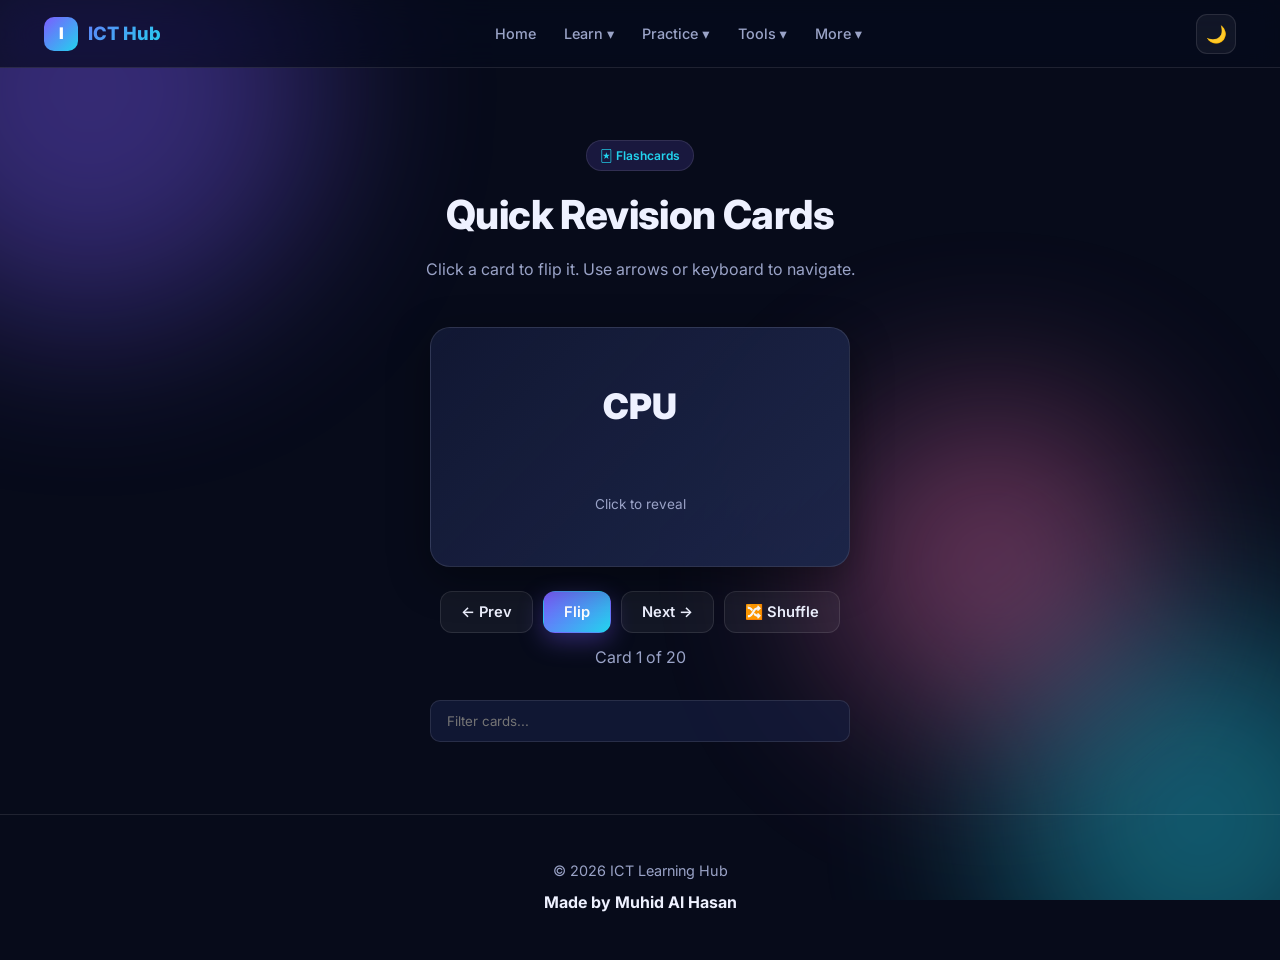
==== commit 5eed3d51: "Add/update flashcards.html" ====
--- a/flashcards.html
+++ b/flashcards.html
@@ -30,9 +30,35 @@
       <div class="logo"><div class="logo-icon">I</div> ICT Hub</div>
       <div class="nav-links">
         <a href="index.html">Home</a>
-        <a href="index.html#topics">Topics</a>
-        <a href="quiz.html">Full Quiz</a>
-        <a href="flashcards.html" class="active">Flashcards</a>
+        <div class="dropdown">
+          <button class="dropdown-toggle" type="button">Learn ▾</button>
+          <div class="dropdown-menu">
+            <a href="learn.html#topics">Topics</a>
+            <a href="learn.html#glossary">Glossary</a>
+          </div>
+        </div>
+        <div class="dropdown">
+          <button class="dropdown-toggle" type="button">Practice ▾</button>
+          <div class="dropdown-menu">
+            <a href="practice.html#quiz">Quick Quiz</a>
+            <a href="quiz.html">Full Quiz</a>
+            <a href="flashcards.html" class="active">Flashcards</a>
+          </div>
+        </div>
+        <div class="dropdown">
+          <button class="dropdown-toggle" type="button">Tools ▾</button>
+          <div class="dropdown-menu">
+            <a href="tools.html#dashboard">Dashboard</a>
+            <a href="tools.html#timer">Pomodoro</a>
+          </div>
+        </div>
+        <div class="dropdown">
+          <button class="dropdown-toggle" type="button">More ▾</button>
+          <div class="dropdown-menu">
+            <a href="index.html#features">Features</a>
+            <a href="index.html">About</a>
+          </div>
+        </div>
       </div>
       <div class="nav-actions">
         <button class="icon-btn" id="themeToggle">🌙</button>
--- a/css/style.css
+++ b/css/style.css
@@ -346,6 +346,41 @@
 }
 .toast.show { transform: translateX(-50%) translateY(0); }
 
+/* Dropdowns */
+.dropdown { position: relative; }
+.dropdown-toggle {
+  color: var(--muted); padding: 8px 12px; border-radius: 9px; font-weight: 500; font-size: .9rem;
+  background: none; border: none; cursor: pointer; display: inline-flex; align-items: center; gap: 4px;
+  transition: all .2s;
+}
+.dropdown-toggle:hover { color: var(--text); background: var(--glass); }
+.dropdown.open .dropdown-toggle { color: var(--text); background: var(--glass); }
+.dropdown-menu {
+  position: absolute; top: calc(100% + 6px); left: 0;
+  background: var(--bg-soft); border: 1px solid var(--border);
+  border-radius: 12px; padding: 6px; min-width: 190px;
+  box-shadow: var(--shadow); display: none; z-index: 210;
+  backdrop-filter: blur(14px);
+}
+.dropdown.open .dropdown-menu { display: block; animation: fadeIn .2s ease; }
+.dropdown-menu a {
+  display: block; padding: 9px 12px; border-radius: 8px; color: var(--muted);
+  font-size: .9rem; font-weight: 500; transition: all .15s;
+}
+.dropdown-menu a:hover { background: var(--glass); color: var(--text); }
+
+/* Mobile drawer dropdowns */
+@media (max-width: 860px) {
+  .dropdown { width: 100%; }
+  .dropdown-toggle { width: 100%; text-align: left; justify-content: space-between; }
+  .dropdown-menu {
+    position: static; box-shadow: none; border: none; background: transparent;
+    padding: 0 0 0 12px; display: none; min-width: 0;
+  }
+  .dropdown.open .dropdown-menu { display: block; }
+  .dropdown-menu a { padding: 10px 12px; }
+}
+
 /* Back to top */
 .back-top {
   position: fixed; bottom: 24px; right: 24px; width: 46px; height: 46px;
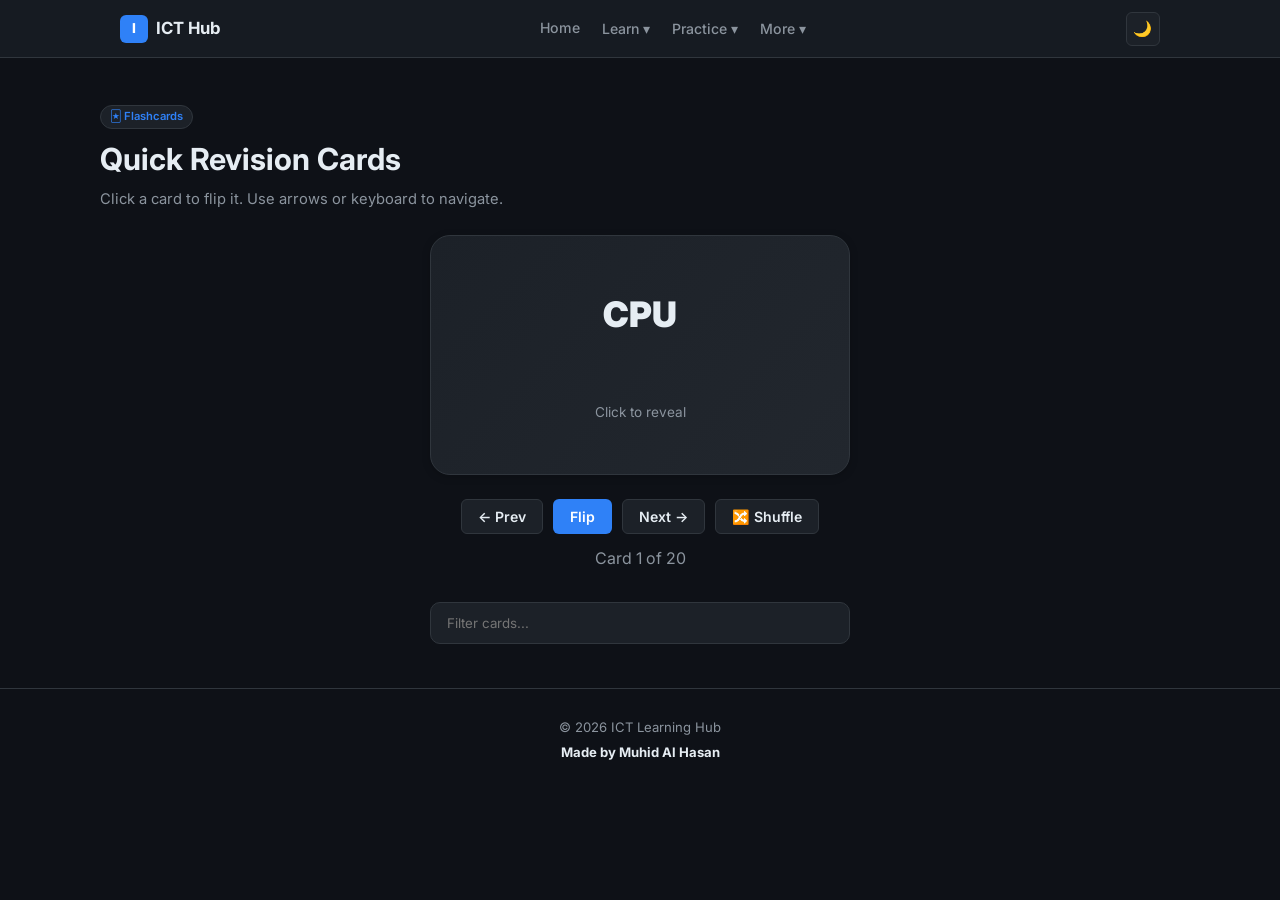
==== commit 44d308a2: "Add/update flashcards.html" ====
--- a/flashcards.html
+++ b/flashcards.html
@@ -46,16 +46,8 @@
           </div>
         </div>
         <div class="dropdown">
-          <button class="dropdown-toggle" type="button">Tools ▾</button>
-          <div class="dropdown-menu">
-            <a href="tools.html#dashboard">Dashboard</a>
-            <a href="tools.html#timer">Pomodoro</a>
-          </div>
-        </div>
-        <div class="dropdown">
           <button class="dropdown-toggle" type="button">More ▾</button>
           <div class="dropdown-menu">
-            <a href="index.html#features">Features</a>
             <a href="index.html">About</a>
           </div>
         </div>
--- a/css/style.css
+++ b/css/style.css
@@ -1,40 +1,30 @@
-/* ICT Learning Hub - Enhanced Styles */
+/* ICT Learning Hub - Clean & Organized */
 :root {
-  --bg: #070b1a;
-  --bg-soft: #0e1328;
-  --card: rgba(22,29,61,0.72);
-  --card-solid: #161d3d;
-  --card-2: #1c2548;
-  --text: #eef1ff;
-  --muted: #9aa3c7;
-  --accent: #7c5cff;
-  --accent-2: #22d3ee;
-  --accent-3: #f472b6;
-  --success: #34d399;
-  --warn: #fbbf24;
-  --danger: #f87171;
-  --border: rgba(255,255,255,0.1);
-  --glass: rgba(255,255,255,0.05);
-  --shadow: 0 12px 40px rgba(0,0,0,0.4);
-  --shadow-sm: 0 6px 18px rgba(0,0,0,0.25);
-  --radius: 18px;
-  --radius-sm: 12px;
+  --bg: #0e1117;
+  --bg-soft: #161b22;
+  --card: #1c2128;
+  --card-2: #22272e;
+  --text: #e6edf3;
+  --muted: #8b949e;
+  --accent: #2f81f7;
+  --accent-2: #39d353;
+  --border: #30363d;
+  --shadow: 0 2px 8px rgba(0,0,0,0.2);
+  --radius: 10px;
+  --radius-sm: 6px;
   --font: 'Inter', system-ui, -apple-system, Segoe UI, Roboto, sans-serif;
-  --maxw: 1240px;
-  --nav-h: 68px;
+  --maxw: 1080px;
+  --nav-h: 58px;
 }
 [data-theme="light"] {
-  --bg: #f4f6ff;
-  --bg-soft: #ffffff;
-  --card: rgba(255,255,255,0.78);
-  --card-solid: #ffffff;
-  --card-2: #eef1fb;
-  --text: #1a1f3a;
-  --muted: #5a6285;
-  --border: rgba(26,31,58,0.1);
-  --glass: rgba(26,31,58,0.04);
-  --shadow: 0 12px 40px rgba(26,31,58,0.12);
-  --shadow-sm: 0 6px 18px rgba(26,31,58,0.08);
+  --bg: #ffffff;
+  --bg-soft: #f6f8fa;
+  --card: #ffffff;
+  --card-2: #f0f3f6;
+  --text: #1f2328;
+  --muted: #59636e;
+  --border: #d1d9e0;
+  --shadow: 0 2px 8px rgba(0,0,0,0.06);
 }
 * { box-sizing: border-box; margin: 0; padding: 0; }
 html { scroll-behavior: smooth; scroll-padding-top: var(--nav-h); }
@@ -43,399 +33,183 @@
   background: var(--bg);
   color: var(--text);
   line-height: 1.6;
-  overflow-x: hidden;
-  transition: background .35s, color .35s;
   -webkit-font-smoothing: antialiased;
 }
-a { color: var(--accent-2); text-decoration: none; }
+a { color: var(--accent); text-decoration: none; }
 img { max-width: 100%; display: block; }
 button { font-family: inherit; cursor: pointer; border: none; background: none; color: inherit; }
 input, textarea, select { font-family: inherit; }
-::selection { background: var(--accent); color: #fff; }
-
-/* Background */
-.bg-orbs { position: fixed; inset: 0; z-index: -1; overflow: hidden; pointer-events: none; }
-.orb {
-  position: absolute; border-radius: 50%; filter: blur(90px); opacity: 0.4;
-  animation: float 20s ease-in-out infinite;
-}
-.orb1 { width: 460px; height: 460px; background: var(--accent); top: -140px; left: -140px; }
-.orb2 { width: 400px; height: 400px; background: var(--accent-2); bottom: -120px; right: -120px; animation-delay: 7s; }
-.orb3 { width: 320px; height: 320px; background: var(--accent-3); top: 45%; left: 65%; animation-delay: 14s; }
-@keyframes float {
-  0%,100% { transform: translate(0,0) scale(1); }
-  33% { transform: translate(50px,-40px) scale(1.08); }
-  66% { transform: translate(-40px,50px) scale(0.94); }
-}
-.grid-noise {
-  position: fixed; inset: 0; z-index: -1; pointer-events: none; opacity: 0.04;
-  background-image: radial-gradient(circle at 1px 1px, #fff 1px, transparent 0);
-  background-size: 24px 24px;
-}
 
 /* Navbar */
 .navbar {
   position: sticky; top: 0; z-index: 200;
   height: var(--nav-h);
-  backdrop-filter: blur(16px) saturate(140%);
-  background: rgba(7,11,26,0.7);
+  background: var(--bg-soft);
   border-bottom: 1px solid var(--border);
-  transition: background .3s;
-}
-[data-theme="light"] .navbar { background: rgba(244,246,255,0.78); }
+}
 .nav-inner {
-  max-width: var(--maxw); margin: 0 auto; padding: 0 24px; height: 100%;
-  display: flex; align-items: center; justify-content: space-between; gap: 16px;
-}
-.logo {
-  display: flex; align-items: center; gap: 10px; font-weight: 800; font-size: 1.15rem;
-  background: linear-gradient(135deg, var(--accent), var(--accent-2));
-  -webkit-background-clip: text; background-clip: text; color: transparent;
-  z-index: 201;
-}
+  max-width: var(--maxw); margin: 0 auto; padding: 0 20px; height: 100%;
+  display: flex; align-items: center; justify-content: space-between; gap: 12px;
+}
+.logo { display: flex; align-items: center; gap: 8px; font-weight: 700; font-size: 1.05rem; color: var(--text); }
 .logo-icon {
-  width: 34px; height: 34px; border-radius: 10px;
-  background: linear-gradient(135deg, var(--accent), var(--accent-2));
-  display: grid; place-items: center; color: #fff; font-weight: 900; font-size: 1rem;
-}
-.nav-links { display: flex; gap: 4px; align-items: center; }
-.nav-links a {
-  color: var(--muted); padding: 8px 12px; border-radius: 9px; font-weight: 500; font-size: .9rem;
-  transition: all .2s; position: relative;
-}
-.nav-links a:hover, .nav-links a.active { color: var(--text); background: var(--glass); }
-.nav-links a.active::after {
-  content: ''; position: absolute; bottom: 2px; left: 50%; transform: translateX(-50%);
-  width: 18px; height: 2px; background: var(--accent-2); border-radius: 2px;
-}
-.nav-actions { display: flex; gap: 8px; align-items: center; }
+  width: 28px; height: 28px; border-radius: 6px; background: var(--accent);
+  display: grid; place-items: center; color: #fff; font-weight: 800; font-size: .85rem;
+}
+.nav-links { display: flex; gap: 2px; align-items: center; }
+.nav-links a, .dropdown-toggle {
+  color: var(--muted); padding: 6px 10px; border-radius: 6px; font-weight: 500; font-size: .88rem;
+  transition: background .15s, color .15s;
+}
+.nav-links a:hover, .dropdown-toggle:hover, .nav-links a.active { color: var(--text); background: var(--card); }
+.nav-actions { display: flex; gap: 6px; align-items: center; }
 .icon-btn {
-  width: 40px; height: 40px; border-radius: 11px; background: var(--glass);
-  border: 1px solid var(--border); color: var(--text); display: grid; place-items: center;
-  font-size: 1.05rem; transition: all .2s;
-}
-.icon-btn:hover { background: var(--card-2); transform: translateY(-1px); }
+  width: 34px; height: 34px; border-radius: 6px; background: var(--card);
+  border: 1px solid var(--border); color: var(--text); display: grid; place-items: center; font-size: .95rem;
+}
+.icon-btn:hover { background: var(--card-2); }
 .hamburger { display: none; }
-.nav-backdrop {
-  display: none; position: fixed; inset: 0; background: rgba(0,0,0,0.5);
-  backdrop-filter: blur(2px); z-index: 198;
-}
+.nav-backdrop { display: none; position: fixed; inset: 0; background: rgba(0,0,0,0.4); z-index: 198; }
 .nav-backdrop.open { display: block; }
 
 /* Buttons */
 .btn {
-  padding: 11px 20px; border-radius: 12px; font-weight: 600; font-size: .92rem;
-  transition: all .25s; display: inline-flex; align-items: center; gap: 8px;
+  padding: 8px 16px; border-radius: 6px; font-weight: 600; font-size: .88rem;
+  transition: background .15s; display: inline-flex; align-items: center; gap: 6px;
   border: 1px solid transparent;
 }
-.btn-primary {
-  background: linear-gradient(135deg, var(--accent), var(--accent-2));
-  color: #fff; box-shadow: 0 8px 24px rgba(124,92,255,0.35);
-}
-.btn-primary:hover { transform: translateY(-2px); box-shadow: 0 12px 32px rgba(124,92,255,0.45); }
-.btn-ghost { background: var(--glass); color: var(--text); border-color: var(--border); }
+.btn-primary { background: var(--accent); color: #fff; }
+.btn-primary:hover { background: #2670e0; }
+.btn-ghost { background: var(--card); color: var(--text); border-color: var(--border); }
 .btn-ghost:hover { background: var(--card-2); }
-.btn-sm { padding: 7px 14px; font-size: .85rem; border-radius: 9px; }
+.btn-sm { padding: 5px 10px; font-size: .8rem; }
 
 /* Hero */
 .hero {
-  max-width: var(--maxw); margin: 0 auto; padding: 70px 24px 50px;
-  display: grid; grid-template-columns: 1.05fr 1fr; gap: 48px; align-items: center;
-}
-.hero-content { max-width: 580px; }
+  max-width: var(--maxw); margin: 0 auto; padding: 48px 20px 32px;
+  display: grid; grid-template-columns: 1fr 1fr; gap: 32px; align-items: center;
+}
 .eyebrow {
-  display: inline-flex; align-items: center; gap: 8px; padding: 6px 14px;
-  border-radius: 999px; font-size: .8rem; font-weight: 600;
-  background: linear-gradient(135deg, rgba(124,92,255,0.18), rgba(34,211,238,0.12));
-  border: 1px solid var(--border); color: var(--accent-2); margin-bottom: 18px;
-}
-.hero h1 {
-  font-size: clamp(2.1rem, 4.6vw, 3.5rem); line-height: 1.08; font-weight: 900; letter-spacing: -1.2px;
-}
-.hero h1 .grad {
-  background: linear-gradient(135deg, var(--accent), var(--accent-2), var(--accent-3));
-  -webkit-background-clip: text; background-clip: text; color: transparent;
-}
-.hero p { color: var(--muted); font-size: 1.08rem; margin: 18px 0 26px; }
-.hero-cta { display: flex; gap: 12px; flex-wrap: wrap; }
-.hero-stats { display: flex; gap: 26px; margin-top: 30px; flex-wrap: wrap; }
-.hero-stats .stat .num { font-size: 1.5rem; font-weight: 800; background: linear-gradient(135deg,var(--accent),var(--accent-2)); -webkit-background-clip:text; background-clip:text; color:transparent; }
-.hero-stats .stat .lbl { color: var(--muted); font-size: .8rem; }
-.hero-visual {
-  position: relative; height: 380px; border-radius: var(--radius);
-  background: linear-gradient(135deg, rgba(124,92,255,0.12), rgba(34,211,238,0.06));
-  border: 1px solid var(--border); overflow: hidden;
-}
-.floating-card {
-  position: absolute; background: var(--card); backdrop-filter: blur(10px);
-  border: 1px solid var(--border); border-radius: var(--radius-sm);
-  padding: 14px 18px; box-shadow: var(--shadow-sm);
-  animation: bob 6s ease-in-out infinite;
-  max-width: calc(100% - 32px);
-}
-.floating-card.c1 { top: 24px; left: 24px; width: 210px; }
-.floating-card.c2 { top: 130px; right: 20px; width: 190px; animation-delay: 2s; }
-.floating-card.c3 { bottom: 24px; left: 40px; width: 230px; animation-delay: 4s; }
-@keyframes bob {
-  0%,100% { transform: translateY(0); }
-  50% { transform: translateY(-10px); }
-}
-.fc-title { font-weight: 700; font-size: .95rem; }
-.fc-sub { color: var(--muted); font-size: .8rem; margin-top: 4px; }
-.progress-bar { height: 6px; background: var(--card-2); border-radius: 6px; margin-top: 10px; overflow: hidden; }
-.progress-bar > div { height: 100%; background: linear-gradient(90deg, var(--accent), var(--accent-2)); border-radius: 6px; transition: width .6s; }
+  display: inline-block; padding: 3px 10px; border-radius: 999px; font-size: .72rem; font-weight: 600;
+  background: var(--card); border: 1px solid var(--border); color: var(--accent); margin-bottom: 10px;
+}
+.hero h1 { font-size: clamp(1.8rem, 3.6vw, 2.6rem); line-height: 1.15; font-weight: 800; letter-spacing: -0.4px; }
+.hero h1 .grad { color: var(--accent); }
+.hero p { color: var(--muted); font-size: .98rem; margin: 10px 0 18px; }
+.hero-cta { display: flex; gap: 8px; flex-wrap: wrap; }
+.hero-stats { display: flex; gap: 18px; margin-top: 18px; flex-wrap: wrap; }
+.hero-stats .stat .num { font-size: 1.2rem; font-weight: 800; color: var(--accent); }
+.hero-stats .stat .lbl { color: var(--muted); font-size: .75rem; }
+.hero-panel { background: var(--card); border: 1px solid var(--border); border-radius: var(--radius); padding: 18px; }
+.hero-panel h3 { font-size: .9rem; color: var(--muted); margin-bottom: 10px; }
+.hero-panel .row { display: flex; justify-content: space-between; padding: 7px 0; border-bottom: 1px solid var(--border); font-size: .88rem; }
+.hero-panel .row:last-child { border-bottom: none; }
+.hero-panel .row span:first-child { color: var(--muted); }
 
 /* Sections */
-section { padding: 72px 24px; position: relative; }
+section { padding: 44px 20px; }
 .container { max-width: var(--maxw); margin: 0 auto; }
-.section-title { text-align: center; margin-bottom: 44px; }
-.section-title h2 { font-size: clamp(1.7rem, 3.2vw, 2.5rem); font-weight: 800; letter-spacing: -0.6px; }
-.section-title p { color: var(--muted); margin-top: 10px; max-width: 620px; margin-inline: auto; }
+.section-title { margin-bottom: 24px; }
+.section-title h2 { font-size: clamp(1.4rem, 2.6vw, 1.9rem); font-weight: 700; }
+.section-title p { color: var(--muted); margin-top: 4px; font-size: .92rem; }
 .tag {
-  display: inline-block; padding: 5px 13px; border-radius: 999px; font-size: .75rem;
-  background: rgba(124,92,255,0.16); color: var(--accent-2); font-weight: 600; margin-bottom: 12px;
-  border: 1px solid var(--border);
-}
-
-/* Topic cards */
-.topics-grid { display: grid; grid-template-columns: repeat(auto-fit, minmax(270px, 1fr)); gap: 20px; }
+  display: inline-block; padding: 2px 9px; border-radius: 999px; font-size: .7rem;
+  background: var(--card); color: var(--accent); font-weight: 600; margin-bottom: 6px; border: 1px solid var(--border);
+}
+
+/* Cards */
+.topics-grid { display: grid; grid-template-columns: repeat(auto-fit, minmax(250px, 1fr)); gap: 14px; }
 .topic-card {
-  background: var(--card); backdrop-filter: blur(8px);
-  border: 1px solid var(--border); border-radius: var(--radius);
-  padding: 24px; transition: all .3s; position: relative; overflow: hidden;
-  display: flex; flex-direction: column;
-}
-.topic-card::before {
-  content: ''; position: absolute; inset: 0; opacity: 0; transition: opacity .3s;
-  background: radial-gradient(circle at top right, rgba(124,92,255,0.18), transparent 60%);
-}
-.topic-card:hover { transform: translateY(-6px); border-color: var(--accent); box-shadow: var(--shadow); }
-.topic-card:hover::before { opacity: 1; }
-.topic-card .icon {
-  width: 54px; height: 54px; border-radius: 15px; display: grid; place-items: center;
-  font-size: 1.55rem; margin-bottom: 14px; position: relative; z-index: 1;
-}
-.topic-card h3 { font-size: 1.15rem; margin-bottom: 6px; position: relative; z-index: 1; }
-.topic-card p { color: var(--muted); font-size: .9rem; flex: 1; position: relative; z-index: 1; }
-.topic-card .meta { display: flex; justify-content: space-between; align-items: center; margin-top: 16px; font-size: .8rem; color: var(--muted); position: relative; z-index: 1; }
-.chip { display: inline-block; padding: 4px 11px; border-radius: 999px; background: var(--card-2); font-size: .75rem; border: 1px solid var(--border); }
-.bookmark-btn {
-  position: absolute; top: 16px; right: 16px; z-index: 2;
-  width: 34px; height: 34px; border-radius: 9px; background: var(--glass);
-  border: 1px solid var(--border); display: grid; place-items: center; font-size: 1rem;
-  transition: all .2s;
-}
-.bookmark-btn:hover { background: var(--card-2); transform: scale(1.05); }
-.bookmark-btn.active { color: var(--warn); }
-
-/* Features */
-.features { display: grid; grid-template-columns: repeat(auto-fit, minmax(210px, 1fr)); gap: 16px; }
-.feature {
-  background: var(--card); backdrop-filter: blur(8px);
-  border: 1px solid var(--border); border-radius: var(--radius);
-  padding: 22px; text-align: center; transition: all .3s;
-}
-.feature:hover { transform: translateY(-4px); border-color: var(--accent-2); }
-.feature .icon { font-size: 2rem; margin-bottom: 10px; }
-.feature h4 { margin-bottom: 6px; font-size: 1rem; }
-.feature p { color: var(--muted); font-size: .85rem; }
+  background: var(--card); border: 1px solid var(--border); border-radius: var(--radius);
+  padding: 16px; transition: border-color .15s;
+}
+.topic-card:hover { border-color: var(--accent); }
+.topic-card .icon { width: 40px; height: 40px; border-radius: 8px; display: grid; place-items: center; font-size: 1.2rem; margin-bottom: 8px; background: var(--card-2); }
+.topic-card h3 { font-size: 1rem; margin-bottom: 3px; }
+.topic-card p { color: var(--muted); font-size: .85rem; }
+.topic-card .meta { display: flex; justify-content: space-between; align-items: center; margin-top: 10px; font-size: .75rem; color: var(--muted); }
+.chip { display: inline-block; padding: 2px 7px; border-radius: 999px; background: var(--card-2); font-size: .7rem; border: 1px solid var(--border); }
+
+.features { display: grid; grid-template-columns: repeat(auto-fit, minmax(180px, 1fr)); gap: 12px; }
+.feature { background: var(--card); border: 1px solid var(--border); border-radius: var(--radius); padding: 14px; text-align: center; }
+.feature .icon { font-size: 1.4rem; margin-bottom: 4px; }
+.feature h4 { margin-bottom: 3px; font-size: .9rem; }
+.feature p { color: var(--muted); font-size: .8rem; }
 
 /* Quiz preview */
-.quiz-preview {
-  background: linear-gradient(135deg, rgba(124,92,255,0.14), rgba(34,211,238,0.08));
-  border: 1px solid var(--border); border-radius: 24px; padding: 36px;
-  display: grid; grid-template-columns: 1fr 1fr; gap: 30px; align-items: center;
-  backdrop-filter: blur(8px);
-}
-.quiz-q { font-size: 1.1rem; font-weight: 600; margin-bottom: 16px; }
-.quiz-opts { display: grid; gap: 10px; }
-.quiz-opt {
-  padding: 12px 16px; border-radius: 11px; background: var(--card);
-  border: 1px solid var(--border); text-align: left; color: var(--text);
-  transition: all .2s; cursor: pointer; width: 100%;
-}
-.quiz-opt:hover { border-color: var(--accent); transform: translateX(4px); }
-.quiz-opt.correct { background: rgba(52,211,153,0.16); border-color: var(--success); }
-.quiz-opt.wrong { background: rgba(248,113,113,0.16); border-color: var(--danger); }
+.quiz-preview { background: var(--card); border: 1px solid var(--border); border-radius: var(--radius); padding: 20px; display: grid; grid-template-columns: 1fr 1fr; gap: 20px; align-items: center; }
+.quiz-q { font-size: .95rem; font-weight: 600; margin-bottom: 10px; }
+.quiz-opts { display: grid; gap: 7px; }
+.quiz-opt { padding: 9px 12px; border-radius: 6px; background: var(--card-2); border: 1px solid var(--border); text-align: left; color: var(--text); width: 100%; font-size: .88rem; }
+.quiz-opt:hover { border-color: var(--accent); }
+.quiz-opt.correct { background: rgba(52,211,153,0.15); border-color: var(--success); }
+.quiz-opt.wrong { background: rgba(248,113,113,0.15); border-color: var(--danger); }
 
 /* Search */
-.search-bar { max-width: 540px; margin: 0 auto 30px; position: relative; }
-.search-bar input {
-  width: 100%; padding: 14px 18px 14px 48px; border-radius: 13px;
-  background: var(--card); border: 1px solid var(--border); color: var(--text); font-size: 1rem;
-  backdrop-filter: blur(8px); transition: border .2s;
-}
-.search-bar input:focus { outline: none; border-color: var(--accent); box-shadow: 0 0 0 4px rgba(124,92,255,0.15); }
-.search-bar .si { position: absolute; left: 16px; top: 50%; transform: translateY(-50%); color: var(--muted); font-size: 1.1rem; }
+.search-bar { max-width: 460px; margin: 0 auto 20px; position: relative; }
+.search-bar input { width: 100%; padding: 9px 12px 9px 36px; border-radius: 6px; background: var(--card); border: 1px solid var(--border); color: var(--text); font-size: .92rem; }
+.search-bar input:focus { outline: none; border-color: var(--accent); }
+.search-bar .si { position: absolute; left: 11px; top: 50%; transform: translateY(-50%); color: var(--muted); }
 
 /* Glossary */
-.glossary-list { display: grid; gap: 12px; }
-.gloss-item {
-  background: var(--card); backdrop-filter: blur(8px);
-  border: 1px solid var(--border); border-radius: var(--radius-sm);
-  padding: 16px 20px; transition: all .2s;
-}
-.gloss-item:hover { border-color: var(--accent-2); transform: translateX(4px); }
-.gloss-item h4 { color: var(--accent-2); margin-bottom: 4px; font-size: 1rem; }
-.gloss-item p { color: var(--muted); font-size: .9rem; }
-
-/* Dashboard / Timer / Achievements */
-.dashboard { display: grid; grid-template-columns: repeat(auto-fit, minmax(220px, 1fr)); gap: 18px; }
-.dash-card {
-  background: var(--card); border: 1px solid var(--border); border-radius: var(--radius);
-  padding: 22px; backdrop-filter: blur(8px);
-}
-.dash-card h4 { font-size: .9rem; color: var(--muted); margin-bottom: 8px; text-transform: uppercase; letter-spacing: .5px; }
-.dash-card .big { font-size: 2rem; font-weight: 900; background: linear-gradient(135deg,var(--accent),var(--accent-2)); -webkit-background-clip:text; background-clip:text; color:transparent; }
-.timer-widget {
-  background: linear-gradient(135deg, rgba(124,92,255,0.16), rgba(34,211,238,0.1));
-  border: 1px solid var(--border); border-radius: 24px; padding: 32px; text-align: center;
-}
-.timer-display { font-size: 3.4rem; font-weight: 900; font-variant-numeric: tabular-nums; letter-spacing: 2px; margin: 12px 0; }
-.timer-controls { display: flex; gap: 10px; justify-content: center; flex-wrap: wrap; margin-top: 12px; }
-.achievements { display: grid; grid-template-columns: repeat(auto-fit, minmax(180px, 1fr)); gap: 14px; }
-.ach {
-  background: var(--card); border: 1px solid var(--border); border-radius: var(--radius-sm);
-  padding: 16px; text-align: center; transition: all .3s; opacity: .5; filter: grayscale(.6);
-}
-.ach.unlocked { opacity: 1; filter: none; border-color: var(--success); background: rgba(52,211,153,0.08); }
-.ach .icon { font-size: 2rem; margin-bottom: 6px; }
-.ach .name { font-weight: 600; font-size: .9rem; }
-.ach .desc { color: var(--muted); font-size: .78rem; margin-top: 4px; }
-
-/* Notes */
-.notes-area textarea {
-  width: 100%; min-height: 120px; padding: 12px 14px; border-radius: 11px;
-  background: var(--card-2); border: 1px solid var(--border); color: var(--text); resize: vertical;
-}
-.notes-area textarea:focus { outline: none; border-color: var(--accent); }
-
-/* Ring */
-.ring { position: relative; width: 90px; height: 90px; margin: 0 auto; }
-.ring svg { transform: rotate(-90deg); }
-.ring .center { position: absolute; inset: 0; display: grid; place-items: center; font-weight: 800; font-size: 1.1rem; }
+.glossary-list { display: grid; gap: 8px; }
+.gloss-item { background: var(--card); border: 1px solid var(--border); border-radius: var(--radius-sm); padding: 12px 14px; }
+.gloss-item h4 { color: var(--accent); margin-bottom: 2px; font-size: .92rem; }
+.gloss-item p { color: var(--muted); font-size: .85rem; }
 
 /* Footer */
-footer {
-  border-top: 1px solid var(--border); padding: 44px 24px; text-align: center;
-  color: var(--muted); font-size: .9rem;
-}
-footer .credit { margin-top: 8px; font-weight: 700; color: var(--text); font-size: 1rem; }
-footer .links { display: flex; gap: 14px; justify-content: center; margin-top: 12px; flex-wrap: wrap; }
+footer { border-top: 1px solid var(--border); padding: 28px 20px; text-align: center; color: var(--muted); font-size: .82rem; }
+footer .credit { margin-top: 4px; font-weight: 700; color: var(--text); }
+footer .links { display: flex; gap: 12px; justify-content: center; margin-top: 8px; flex-wrap: wrap; }
 
 /* Modal */
-.modal-backdrop {
-  position: fixed; inset: 0; background: rgba(0,0,0,0.65); backdrop-filter: blur(6px);
-  display: none; place-items: center; z-index: 300; padding: 20px;
-}
+.modal-backdrop { position: fixed; inset: 0; background: rgba(0,0,0,0.6); display: none; place-items: center; z-index: 300; padding: 16px; }
 .modal-backdrop.open { display: grid; }
-.modal {
-  background: var(--bg-soft); border: 1px solid var(--border); border-radius: 22px;
-  max-width: 640px; width: 100%; padding: 28px; box-shadow: var(--shadow);
-  max-height: 88vh; overflow: auto; position: relative;
-}
-.modal h3 { margin-bottom: 12px; }
-.modal .close { position: absolute; top: 14px; right: 14px; }
+.modal { background: var(--bg-soft); border: 1px solid var(--border); border-radius: var(--radius); max-width: 600px; width: 100%; padding: 20px; max-height: 84vh; overflow: auto; position: relative; }
+.modal .close { position: absolute; top: 8px; right: 8px; }
 
 /* Toast */
-.toast {
-  position: fixed; bottom: 24px; left: 50%; transform: translateX(-50%) translateY(120px);
-  background: var(--card-solid); border: 1px solid var(--border); padding: 12px 20px;
-  border-radius: 12px; box-shadow: var(--shadow); transition: transform .35s; z-index: 400;
-  backdrop-filter: blur(10px);
-}
+.toast { position: fixed; bottom: 18px; left: 50%; transform: translateX(-50%) translateY(80px); background: var(--card); border: 1px solid var(--border); padding: 9px 14px; border-radius: 6px; transition: transform .2s; z-index: 400; }
 .toast.show { transform: translateX(-50%) translateY(0); }
+
+/* Back to top */
+.back-top { position: fixed; bottom: 18px; right: 18px; width: 36px; height: 36px; border-radius: 6px; background: var(--card); border: 1px solid var(--border); display: grid; place-items: center; opacity: 0; pointer-events: none; transition: opacity .2s; z-index: 150; }
+.back-top.show { opacity: 1; pointer-events: auto; }
 
 /* Dropdowns */
 .dropdown { position: relative; }
-.dropdown-toggle {
-  color: var(--muted); padding: 8px 12px; border-radius: 9px; font-weight: 500; font-size: .9rem;
-  background: none; border: none; cursor: pointer; display: inline-flex; align-items: center; gap: 4px;
-  transition: all .2s;
-}
-.dropdown-toggle:hover { color: var(--text); background: var(--glass); }
-.dropdown.open .dropdown-toggle { color: var(--text); background: var(--glass); }
-.dropdown-menu {
-  position: absolute; top: calc(100% + 6px); left: 0;
-  background: var(--bg-soft); border: 1px solid var(--border);
-  border-radius: 12px; padding: 6px; min-width: 190px;
-  box-shadow: var(--shadow); display: none; z-index: 210;
-  backdrop-filter: blur(14px);
-}
-.dropdown.open .dropdown-menu { display: block; animation: fadeIn .2s ease; }
-.dropdown-menu a {
-  display: block; padding: 9px 12px; border-radius: 8px; color: var(--muted);
-  font-size: .9rem; font-weight: 500; transition: all .15s;
-}
-.dropdown-menu a:hover { background: var(--glass); color: var(--text); }
-
-/* Mobile drawer dropdowns */
-@media (max-width: 860px) {
-  .dropdown { width: 100%; }
-  .dropdown-toggle { width: 100%; text-align: left; justify-content: space-between; }
-  .dropdown-menu {
-    position: static; box-shadow: none; border: none; background: transparent;
-    padding: 0 0 0 12px; display: none; min-width: 0;
-  }
-  .dropdown.open .dropdown-menu { display: block; }
-  .dropdown-menu a { padding: 10px 12px; }
-}
-
-/* Back to top */
-.back-top {
-  position: fixed; bottom: 24px; right: 24px; width: 46px; height: 46px;
-  border-radius: 13px; background: var(--card-solid); border: 1px solid var(--border);
-  display: grid; place-items: center; font-size: 1.2rem; box-shadow: var(--shadow-sm);
-  opacity: 0; pointer-events: none; transition: all .3s; z-index: 150;
-}
-.back-top.show { opacity: 1; pointer-events: auto; transform: translateY(0); }
-.back-top:hover { background: var(--accent); color: #fff; }
+.dropdown-toggle { cursor: pointer; }
+.dropdown-menu { position: absolute; top: calc(100% + 4px); left: 0; background: var(--bg-soft); border: 1px solid var(--border); border-radius: 6px; padding: 4px; min-width: 160px; display: none; z-index: 210; }
+.dropdown.open .dropdown-menu { display: block; }
+.dropdown-menu a { display: block; padding: 7px 9px; border-radius: 4px; color: var(--muted); font-size: .85rem; }
+.dropdown-menu a:hover { background: var(--card); color: var(--text); }
+@media (min-width: 861px) { .dropdown:hover .dropdown-menu { display: block; } }
 
 /* Utilities */
 .hidden { display: none !important; }
-.fade-in { animation: fadeIn .7s ease both; }
-.reveal { opacity: 0; transform: translateY(24px); transition: all .7s ease; }
+.reveal { opacity: 0; transform: translateY(12px); transition: opacity .4s, transform .4s; }
 .reveal.visible { opacity: 1; transform: none; }
-@keyframes fadeIn { from { opacity: 0; transform: translateY(16px); } to { opacity: 1; transform: none; } }
-.grid-2 { display: grid; grid-template-columns: 1fr 1fr; gap: 20px; }
+.grid-2 { display: grid; grid-template-columns: 1fr 1fr; gap: 14px; }
 @media (max-width: 700px) { .grid-2 { grid-template-columns: 1fr; } }
 
 /* Responsive */
-@media (max-width: 980px) {
-  .hero { grid-template-columns: 1fr; padding-top: 56px; gap: 36px; }
-  .hero-visual { height: 300px; }
-  .quiz-preview { grid-template-columns: 1fr; padding: 28px; }
-}
 @media (max-width: 860px) {
-  .nav-links {
-    position: fixed; top: 0; right: 0; bottom: 0; width: 270px;
-    background: var(--bg-soft); padding: 88px 20px 20px; flex-direction: column;
-    align-items: stretch; gap: 4px;
-    transform: translateX(100%); transition: transform .3s ease;
-    box-shadow: -12px 0 40px rgba(0,0,0,0.4); z-index: 199;
-    display: flex !important;
-  }
+  .hero { grid-template-columns: 1fr; padding: 32px 20px 20px; gap: 20px; }
+  .nav-links { position: fixed; top: 0; right: 0; bottom: 0; width: 240px; background: var(--bg-soft); padding: 64px 14px 14px; flex-direction: column; align-items: stretch; gap: 2px; transform: translateX(100%); transition: transform .2s; box-shadow: -6px 0 20px rgba(0,0,0,0.3); z-index: 199; display: flex !important; }
   .nav-links.open { transform: translateX(0); }
-  .nav-links a { padding: 12px 14px; }
   .hamburger { display: grid; }
-  .floating-card { transform: scale(0.88); transform-origin: top left; }
-  .floating-card.c2 { transform: scale(0.88); transform-origin: top right; }
-  .floating-card.c3 { transform: scale(0.88); transform-origin: bottom left; }
+  .dropdown { width: 100%; }
+  .dropdown-toggle { width: 100%; text-align: left; }
+  .dropdown-menu { position: static; box-shadow: none; border: none; background: transparent; padding: 0 0 0 8px; display: none; }
+  .dropdown.open .dropdown-menu { display: block; }
+  .quiz-preview { grid-template-columns: 1fr; padding: 16px; }
 }
 @media (max-width: 600px) {
-  section { padding: 56px 16px; }
-  .hero { padding: 40px 16px 36px; }
-  .hero h1 { font-size: 2rem; }
-  .hero-visual { height: 230px; }
-  .floating-card { display: none; }
-  .hero-visual { display: grid; place-items: center; }
-  .hero-visual::after { content: '🎓'; font-size: 4rem; opacity: .35; }
-  .timer-display { font-size: 2.6rem; }
-  .ring { width: 76px; height: 76px; }
+  section { padding: 32px 16px; }
+  .hero h1 { font-size: 1.6rem; }
+  .topics-grid { grid-template-columns: 1fr; }
+  .features { grid-template-columns: 1fr 1fr; }
 }
 @media (max-width: 420px) {
-  .topics-grid { grid-template-columns: 1fr; }
   .features { grid-template-columns: 1fr; }
-  .dashboard { grid-template-columns: 1fr; }
-  .achievements { grid-template-columns: 1fr 1fr; }
-}
+}
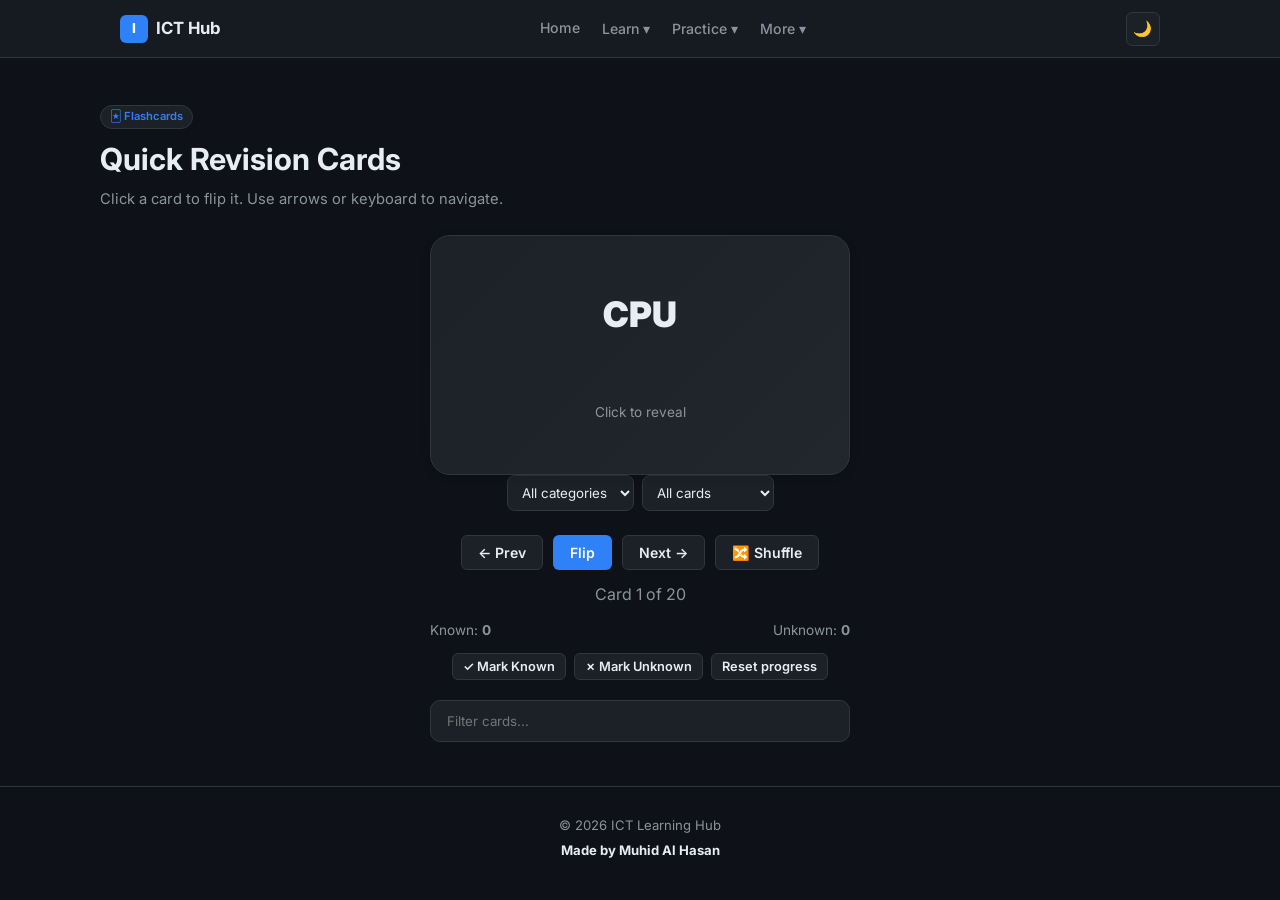
==== commit ec15b2b8: "Add/update flashcards.html" ====
--- a/flashcards.html
+++ b/flashcards.html
@@ -75,6 +75,16 @@
         </div>
       </div>
 
+      <div style="display:flex;gap:8px;justify-content:center;flex-wrap:wrap;margin-bottom:12px;">
+        <select id="fcCat" style="padding:8px 10px;border-radius:8px;background:var(--card);border:1px solid var(--border);color:var(--text);">
+          <option value="all">All categories</option>
+        </select>
+        <select id="fcMode" style="padding:8px 10px;border-radius:8px;background:var(--card);border:1px solid var(--border);color:var(--text);">
+          <option value="all">All cards</option>
+          <option value="unknown">Unknown only</option>
+          <option value="known">Known only</option>
+        </select>
+      </div>
       <div class="fc-controls">
         <button class="btn btn-ghost" id="prevCard">← Prev</button>
         <button class="btn btn-primary" id="flipCard">Flip</button>
@@ -82,8 +92,20 @@
         <button class="btn btn-ghost" id="shuffleCards">🔀 Shuffle</button>
       </div>
       <div class="fc-progress" id="fcProgress">Card 1 of 20</div>
+      <div style="max-width:420px;margin:12px auto 0;">
+        <div style="display:flex;justify-content:space-between;font-size:.85rem;color:var(--muted);margin-bottom:4px;">
+          <span>Known: <strong id="fcKnownCount">0</strong></span>
+          <span>Unknown: <strong id="fcUnknownCount">0</strong></span>
+        </div>
+        <div class="progress-bar"><div id="fcProgressBar" style="width:0%"></div></div>
+      </div>
+      <div style="display:flex;gap:8px;justify-content:center;margin-top:12px;flex-wrap:wrap;">
+        <button class="btn btn-sm btn-ghost" id="markKnown">✓ Mark Known</button>
+        <button class="btn btn-sm btn-ghost" id="markUnknown">✗ Mark Unknown</button>
+        <button class="btn btn-sm btn-ghost" id="resetKnown">Reset progress</button>
+      </div>
 
-      <div style="max-width:420px;margin:30px auto 0;">
+      <div style="max-width:420px;margin:20px auto 0;">
         <input id="fcSearch" type="text" placeholder="Filter cards..." style="width:100%;padding:12px 16px;border-radius:10px;background:var(--card);border:1px solid var(--border);color:var(--text);" />
       </div>
     </div>
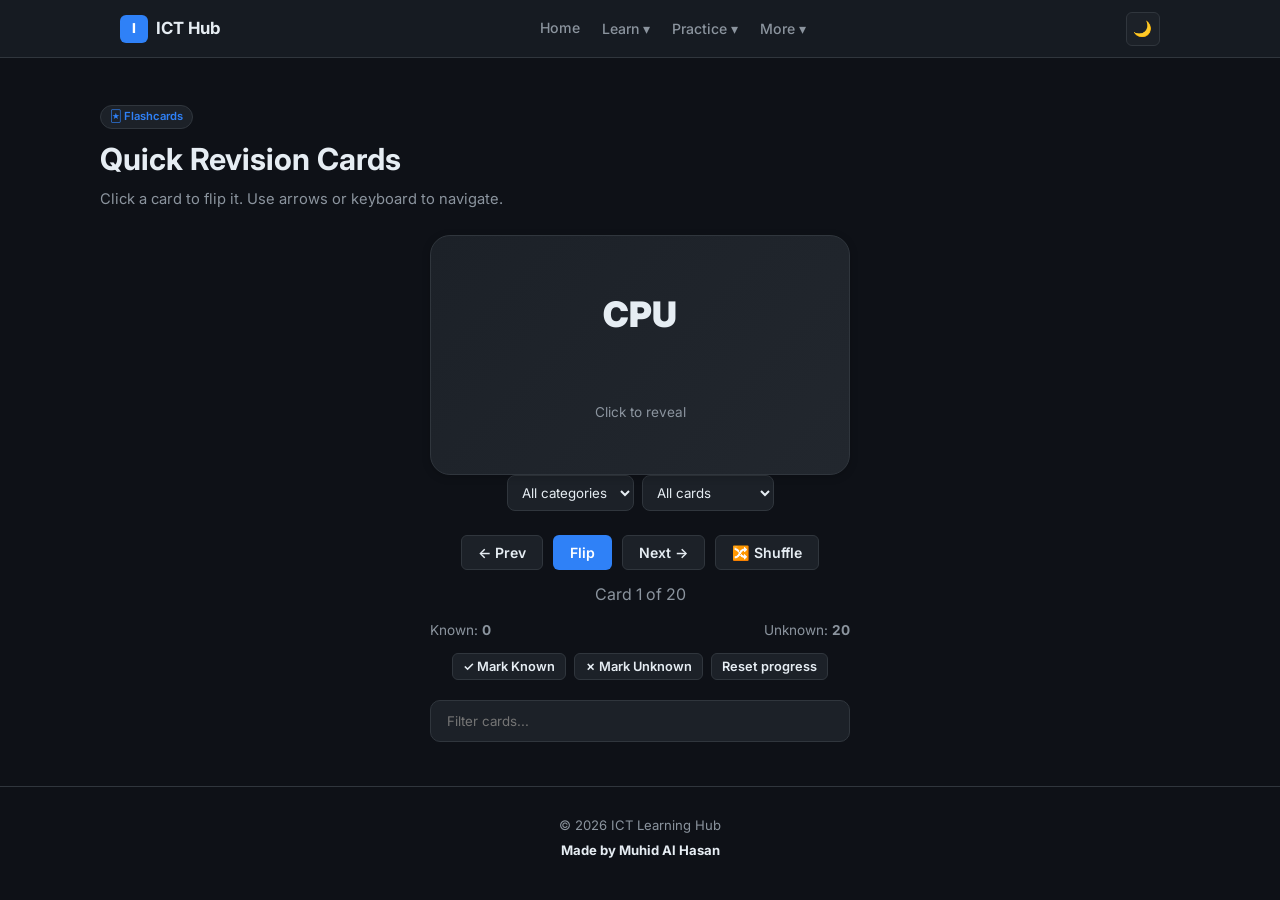
==== commit 8b4c93aa: "Add/update flashcards.html" ====
--- a/flashcards.html
+++ b/flashcards.html
@@ -27,7 +27,7 @@
   <div class="bg-orbs"><div class="orb orb1"></div><div class="orb orb2"></div><div class="orb orb3"></div></div>
   <nav class="navbar">
     <div class="nav-inner">
-      <div class="logo"><div class="logo-icon">I</div> ICT Hub</div>
+      <a href="index.html" class="logo"><div class="logo-icon">I</div> ICT Hub</a>
       <div class="nav-links">
         <a href="index.html">Home</a>
         <div class="dropdown">
